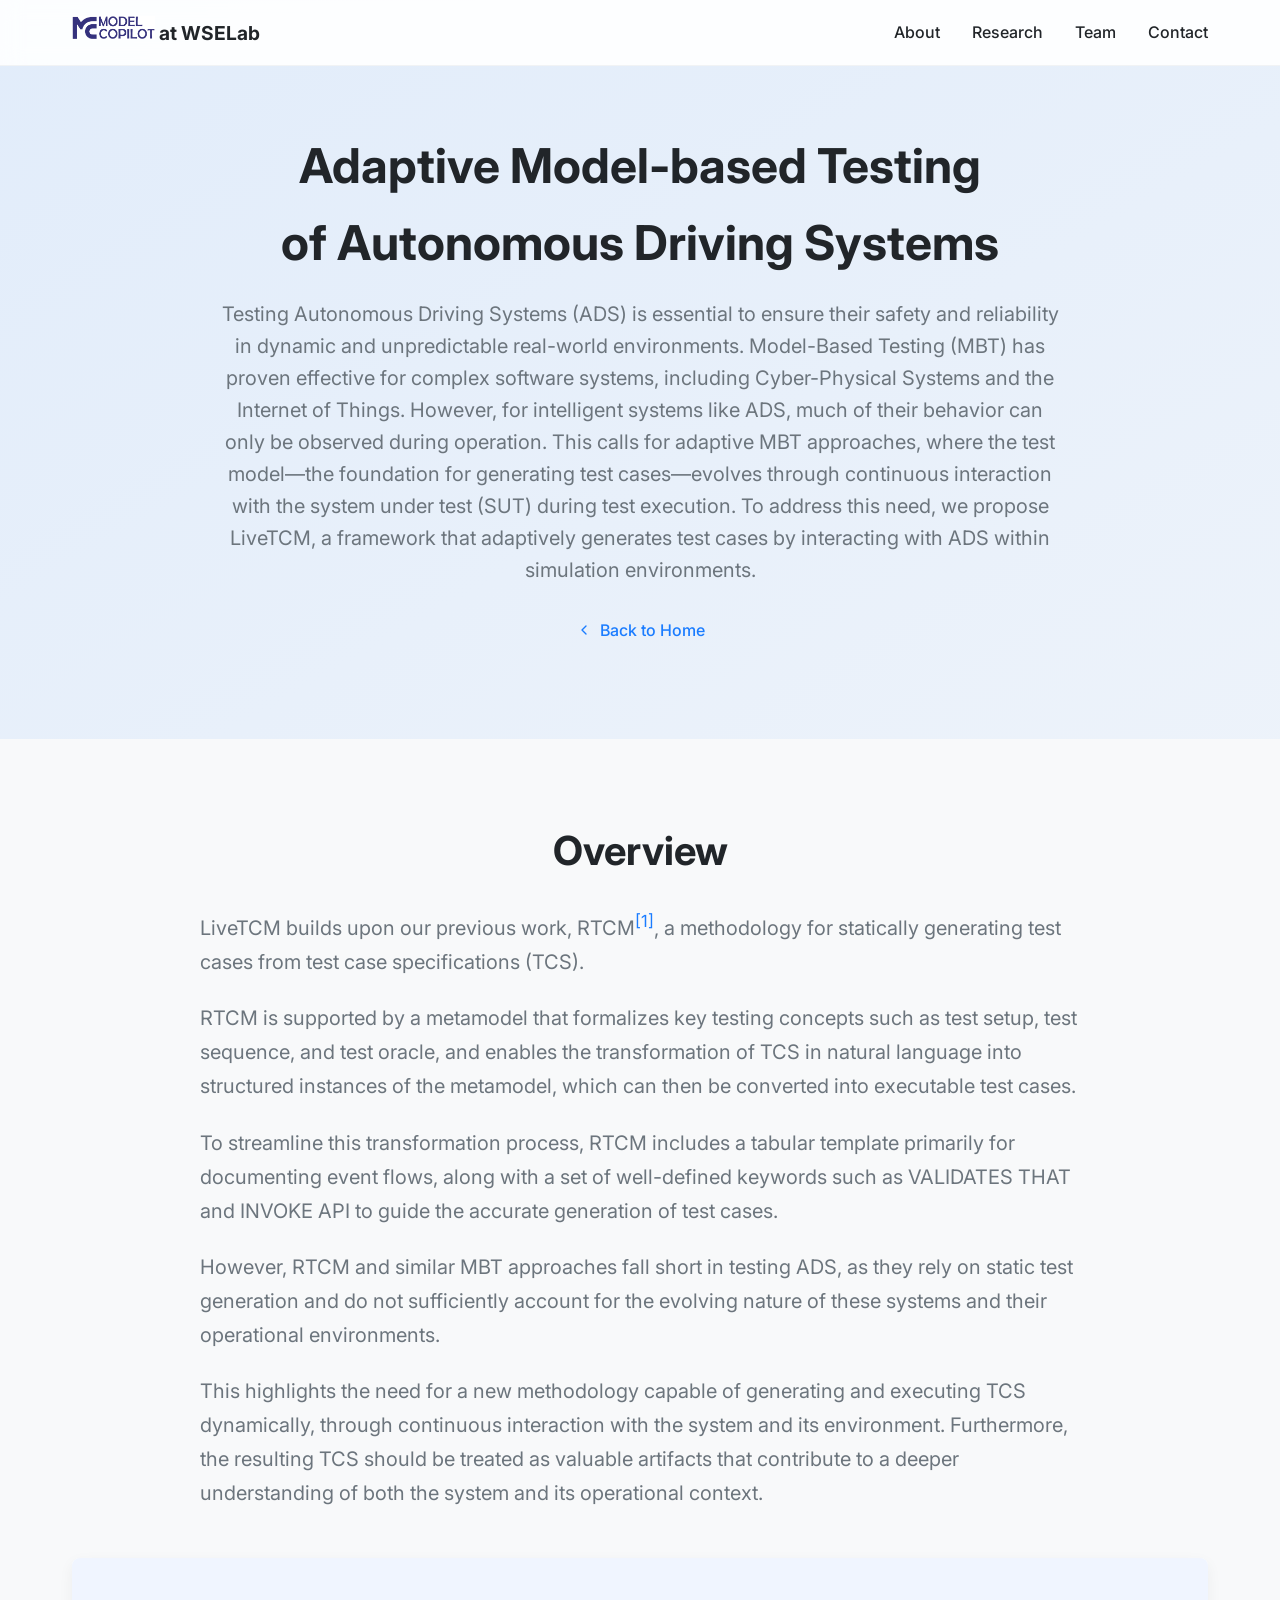
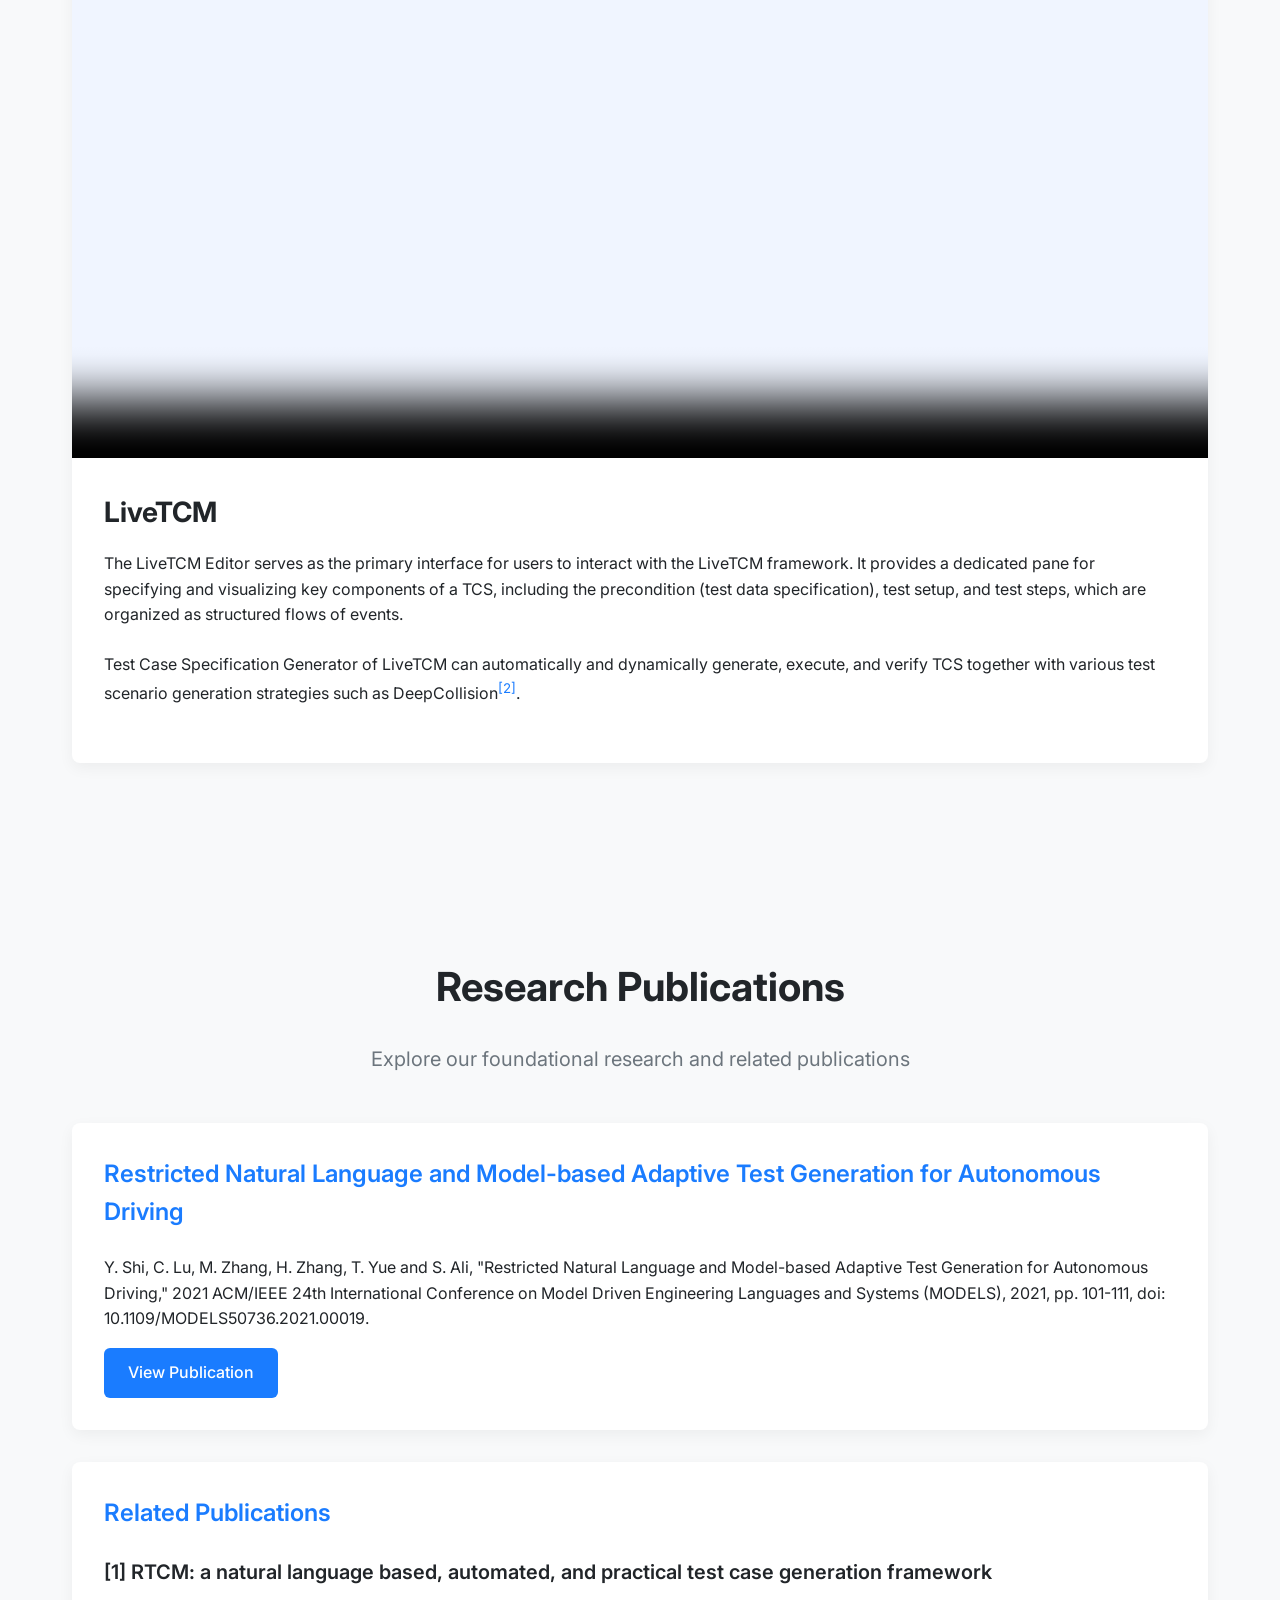
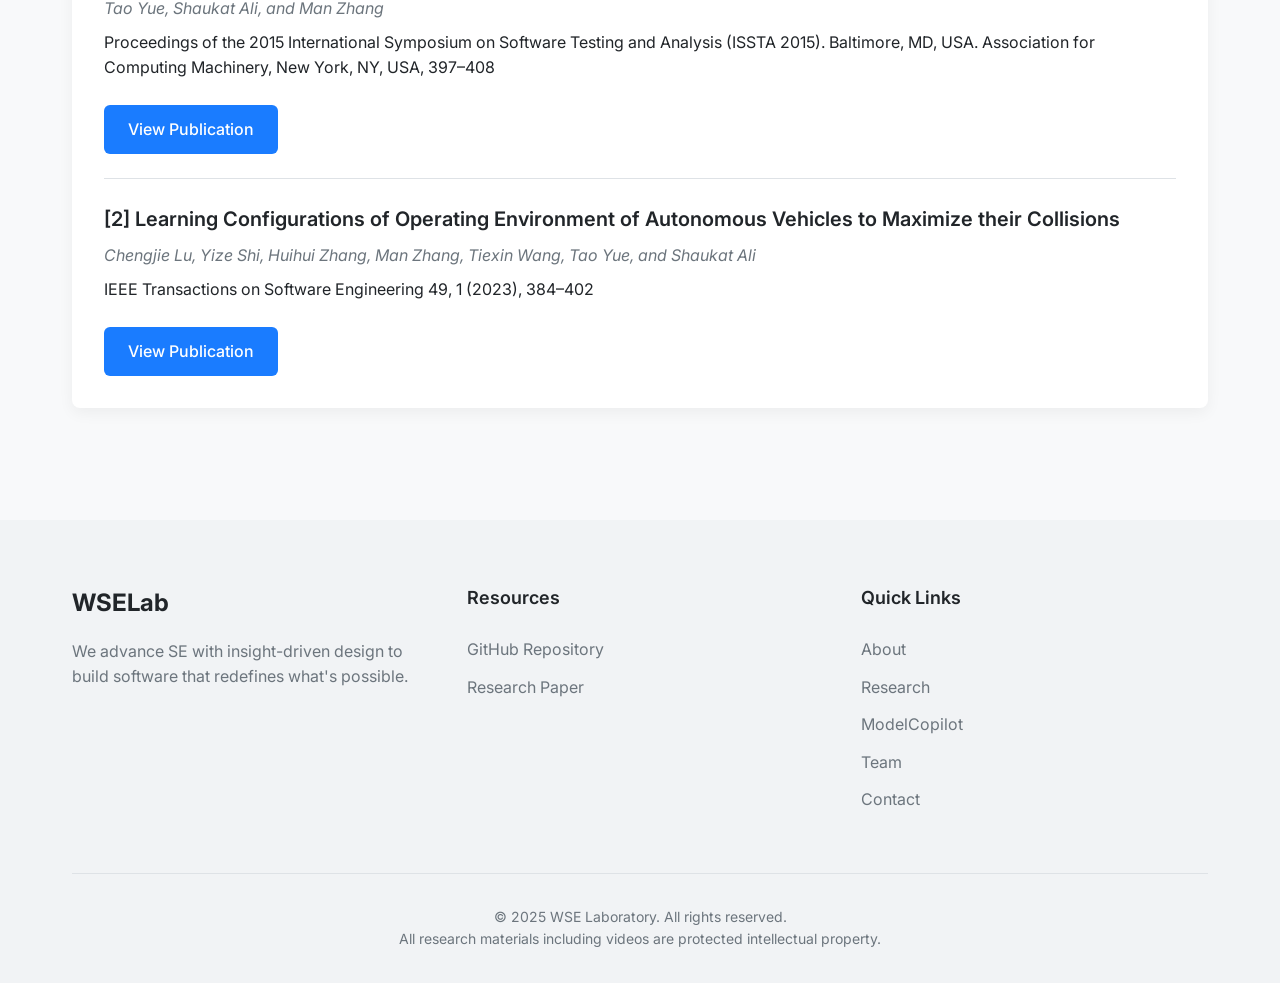
==== ADS.html @ 3c4c41c2 "commit" ====
<!DOCTYPE html>
<html lang="en">
<head>
  <meta charset="UTF-8" />
  <meta name="viewport" content="width=device-width, initial-scale=1.0" />
  <title>LiveTCM - WSE Laboratory</title>
  <meta name="description" content="LiveTCM at WSE Laboratory" />
  <meta name="author" content="Man Zhang and Lovable" />

  <!-- Font import -->
  <link rel="stylesheet" href="https://fonts.googleapis.com/css2?family=Inter:wght@300;400;500;600;700&display=swap">

  <!-- Custom CSS -->
  <style>
    :root {
      --accent-color: #1a7cff;
      --accent-light: #3d8cfa;
      --neutral-50: #f8f9fa;
      --neutral-100: #f1f3f5;
      --neutral-300: #dee2e6;
      --neutral-800: #343a40;
      --text-color: #212529;
      --text-muted: #6c757d;
    }

    * {
      box-sizing: border-box;
      margin: 0;
      padding: 0;
    }

    html {
      scroll-behavior: smooth;
    }

    body {
      font-family: 'Inter', sans-serif;
      line-height: 1.6;
      color: var(--text-color);
      background-color: var(--neutral-50);
    }

    a {
      color: var(--accent-color);
      text-decoration: none;
    }

    a:hover {
      text-decoration: underline;
    }

    .container {
      width: 100%;
      max-width: 1200px;
      padding: 0 2rem;
      margin: 0 auto;
    }

    .btn {
      display: inline-block;
      padding: 0.75rem 1.5rem;
      font-weight: 500;
      border-radius: 0.375rem;
      cursor: pointer;
      transition: all 0.3s ease;
    }

    .btn-primary {
      background-color: var(--accent-color);
      color: white;
      border: none;
    }

    .btn-primary:hover {
      background-color: var(--accent-light);
      text-decoration: none;
    }

    .btn-secondary {
      background-color: transparent;
      color: var(--text-color);
      border: 1px solid var(--neutral-300);
    }

    .btn-secondary:hover {
      background-color: var(--neutral-100);
      text-decoration: none;
    }

    /* Navbar */
    .navbar {
      position: fixed;
      top: 0;
      left: 0;
      right: 0;
      z-index: 1000;
      padding: 1rem 0;
      background-color: rgba(255, 255, 255, 0.9);
      backdrop-filter: blur(10px);
      -webkit-backdrop-filter: blur(10px);
      border-bottom: 1px solid var(--neutral-100);
      transition: all 0.3s ease;
    }

    .navbar.scrolled {
      padding: 0.5rem 0;
      box-shadow: 0 2px 10px rgba(0, 0, 0, 0.05);
    }

    .navbar-container {
      display: flex;
      justify-content: space-between;
      align-items: center;
    }

    .navbar-logo-container{
      justify-content: flex-start;
    }

    .navbar-logo {
      font-weight: 700;
      font-size: 1.2rem;
      color: var(--text-color);
    }

    .navbar-links {
      display: flex;
      gap: 2rem;
    }

    .navbar-link {
      color: var(--text-color);
      font-weight: 500;
    }

    .mobile-menu-btn {
      display: none;
      background: none;
      border: none;
      font-size: 1.5rem;
      cursor: pointer;
    }

    /* Page header */
    .page-header {
      padding: 8rem 0 4rem;
      background: linear-gradient(to bottom right, rgba(26, 124, 255, 0.1), rgba(26, 124, 255, 0.05));
      text-align: center;
    }

    .page-title {
      font-size: 3rem;
      font-weight: 700;
      margin-bottom: 1rem;
    }

    .page-description {
      font-size: 1.25rem;
      color: var(--text-muted);
      max-width: 850px;
      margin: 0 auto 2rem;
      text-align: center;
    }

    /* Research content */
    .section {
      padding: 5rem 0;
    }

    .section-title {
      font-size: 2.5rem;
      font-weight: 700;
      margin-bottom: 1.5rem;
      text-align: center;
    }

    .section-subtitle {
      font-size: 1.25rem;
      color: var(--text-muted);
      text-align: center;
      max-width: 42rem;
      margin: 0 auto 3rem;
    }

    .section-subtitle-overview {
      font-size: 1.25rem;
      color: var(--text-muted);
      max-width: 55rem;
      margin: 0 auto 3rem;
    }

    .overview-container {
      max-width: 1000px;
      margin: 0 auto 3rem;
      text-align: left;
    }

    .overview-container p {
      width: 100%;
      line-height: 1.7;
      margin-bottom: 1.4rem;
      hyphens: auto;
    }

    .research-card {
      background-color: white;
      border-radius: 0.5rem;
      overflow: hidden;
      box-shadow: 0 5px 15px rgba(0, 0, 0, 0.05);
      margin-bottom: 2rem;
      position: relative;
    }

    .research-card-image {
      width: 100%;
      height: 500px;
      object-fit: cover;
      background-color: #f0f5ff;
      display: flex;
      align-items: center;
      justify-content: center;
      color: var(--accent-color);
      font-size: 3rem;
      position: relative;
    }

    .video-protection-message {
      position: absolute;
      bottom: 20px;
      right: 20px;
      background-color: rgba(0, 0, 0, 0.7);
      color: white;
      padding: 8px 16px;
      border-radius: 4px;
      font-size: 14px;
      z-index: 11;
      display: none;
    }

    .research-card-content {
      padding: 2rem;
    }

    .research-card-title {
      font-size: 1.75rem;
      font-weight: 700;
      margin-bottom: 1rem;
    }

    .research-card-text {
      margin-bottom: 1.5rem;
    }

    .feature-grid {
      display: grid;
      grid-template-columns: repeat(auto-fit, minmax(300px, 1fr));
      gap: 2rem;
      margin: 3rem 0;
    }

    .feature-card {
      background-color: white;
      border-radius: 0.5rem;
      padding: 1.5rem;
      box-shadow: 0 5px 15px rgba(0, 0, 0, 0.05);
    }

    .feature-title {
      font-size: 1.5rem;
      font-weight: 600;
      margin-bottom: 1rem;
      color: var(--accent-color);
    }

    .feature-image {
      width: 100%;
      border-radius: 0.5rem;
      margin-bottom: 1rem;
      max-height: 300px;
      object-fit: cover;
    }

    .feature-description {
      margin-bottom: 1rem;
    }

    .setup-steps {
      background-color: white;
      border-radius: 0.5rem;
      padding: 2rem;
      box-shadow: 0 5px 15px rgba(0, 0, 0, 0.05);
      margin: 2rem 0;
    }

    .step-title {
      font-size: 1.5rem;
      font-weight: 600;
      margin-bottom: 1.5rem;
      color: var(--accent-color);
    }

    .step-content {
      margin-bottom: 1.5rem;
    }

    .sup-reference {
      position: relative;
      cursor: pointer;
      color: var(--accent-color);
    }

    .reference-item {
      margin-bottom: 1.5rem;
      padding-bottom: 1.5rem;
      border-bottom: 1px solid var(--neutral-300);
      scroll-margin-top: 100px;
    }

    .reference-item:last-child {
      border-bottom: none;
      margin-bottom: 0;
      padding-bottom: 0;
    }

    .reference-title {
      font-size: 1.25rem;
      font-weight: 600;
      margin-bottom: 0.5rem;
    }

    .reference-authors {
      font-style: italic;
      color: var(--text-muted);
      margin-bottom: 0.5rem;
    }

    .reference-details {
      margin-bottom: 0.5rem;
    }

    .reference-doi {
      color: var(--accent-color);
    }

    .code-block {
      background-color: #2d2d2d;
      color: #f8f8f2;
      padding: 1rem;
      border-radius: 0.5rem;
      font-family: monospace;
      overflow-x: auto;
      margin: 1rem 0;
    }

    /* Back link */
    .back-link {
      display: inline-flex;
      align-items: center;
      margin-bottom: 2rem;
      font-weight: 500;
    }

    .back-link svg {
      margin-right: 0.5rem;
    }

    /* Footer */
    .footer {
      background-color: var(--neutral-100);
      padding: 4rem 0 2rem;
    }

    .footer-content {
      display: grid;
      grid-template-columns: repeat(auto-fit, minmax(250px, 1fr));
      gap: 3rem;
      margin-bottom: 3rem;
    }

    .footer-brand {
      display: flex;
      flex-direction: column;
    }

    .footer-logo {
      font-size: 1.5rem;
      font-weight: 700;
      margin-bottom: 1rem;
    }

    .footer-description {
      margin-bottom: 1.5rem;
      color: var(--text-muted);
    }

    .footer-heading {
      font-size: 1.125rem;
      font-weight: 600;
      margin-bottom: 1.5rem;
    }

    .footer-links {
      list-style-type: none;
    }

    .footer-item {
      margin-bottom: 0.75rem;
    }

    .footer-link {
      color: var(--text-muted);
      transition: color 0.3s ease;
    }

    .footer-link:hover {
      color: var(--accent-color);
    }

    .footer-bottom {
      padding-top: 2rem;
      border-top: 1px solid var(--neutral-300);
      text-align: center;
      color: var(--text-muted);
      font-size: 0.875rem;
    }

    .modelcopilot-icon {
      width: 5.16rem;
      height: 1.5rem;
    }

    .download-warning h3 {
      color: #d9534f;
      margin-bottom: 1rem;
    }

    .download-warning p {
      margin-bottom: 1.5rem;
      line-height: 1.6;
    }

    .overlay {
      position: fixed;
      top: 0;
      left: 0;
      right: 0;
      bottom: 0;
      background-color: rgba(0, 0, 0, 0.6);
      z-index: 1500;
      display: none;
    }

    /* Responsive */
    @media (max-width: 768px) {
      .page-title {
        font-size: 2.5rem;
      }

      .section-title {
        font-size: 2rem;
      }

      .navbar-links {
        display: none;
      }

      .mobile-menu-btn {
        display: block;
      }

      .navbar-links.active {
        display: flex;
        flex-direction: column;
        position: absolute;
        top: 100%;
        left: 0;
        right: 0;
        background-color: white;
        padding: 1rem;
        box-shadow: 0 10px 15px rgba(0, 0, 0, 0.1);
        border-top: 1px solid var(--neutral-100);
      }

      .research-card-image {
        height: auto;
        min-height: 300px;
      }

    }
  </style>
</head>
<body>
<!-- Navbar -->
<header class="navbar">
  <div class="container navbar-container">

    <div class="navbar-logo-container">
      <img src="imgs/modelcopilot-icon.png" class="modelcopilot-icon" alt="ModelCopilot Icon">
      <a href="index.html" class="navbar-logo"> at WSELab</a>
    </div>

    <nav class="navbar-links">
      <a href="index.html#about" class="navbar-link">About</a>
      <a href="index.html#research" class="navbar-link">Research</a>
      <a href="index.html#team" class="navbar-link">Team</a>
      <a href="index.html#contact" class="navbar-link">Contact</a>
    </nav>
    <button class="mobile-menu-btn">
      ☰
    </button>
  </div>
</header>


<!-- Page Header -->
<section class="page-header">
  <div class="container">
    <h1 class="page-title">Adaptive Model-based Testing <br> of Autonomous Driving Systems</h1>
    <p class="page-description">
      Testing Autonomous Driving Systems (ADS) is essential to ensure their safety and reliability in dynamic and unpredictable real-world environments.
      Model-Based Testing (MBT) has proven effective for complex software systems, including Cyber-Physical Systems and the Internet of Things.
      However, for intelligent systems like ADS, much of their behavior can only be observed during operation.
      This calls for adaptive MBT approaches, where the test model—the foundation for generating test cases—evolves through continuous interaction with the system under test (SUT) during test execution.
      To address this need, we propose LiveTCM, a framework that adaptively generates test cases by interacting with ADS within simulation environments.
    </p>
    <a href="index.html" class="back-link">
      <svg xmlns="http://www.w3.org/2000/svg" width="16" height="16" viewBox="0 0 24 24" fill="none" stroke="currentColor" stroke-width="2" stroke-linecap="round" stroke-linejoin="round">
        <path d="M15 18l-6-6 6-6"></path>
      </svg>
      Back to Home
    </a>
  </div>
</section>

<!-- Overview Section -->
<section class="section">
  <div class="container">
    <h2 class="section-title"> Overview</h2>
    <div class="overview-container">
      <p class="section-subtitle-overview">
        LiveTCM builds upon our previous work,
        RTCM<a href="#ref1" class="sup-reference"><sup>[1]</sup></a>,
        a methodology for statically generating test cases from test case specifications (TCS).
      </p>

      <p class="section-subtitle-overview">
        RTCM is supported by a metamodel that formalizes key testing concepts such as test setup,
        test sequence, and test oracle, and enables the transformation of TCS in natural language
        into structured instances of the metamodel, which can then be converted into executable test cases.
      </p>

      <p class="section-subtitle-overview">
        To streamline this transformation process, RTCM includes a tabular template primarily for
        documenting event flows, along with a set of well-defined keywords such as VALIDATES THAT
        and INVOKE API to guide the accurate generation of test cases.
      </p>

      <p class="section-subtitle-overview">
        However, RTCM and similar MBT approaches fall short in testing ADS, as they rely on static
        test generation and do not sufficiently account for the evolving nature of these systems and
        their operational environments.
      </p>

      <p class="section-subtitle-overview">
        This highlights the need for a new methodology capable of generating and executing TCS dynamically,
        through continuous interaction with the system and its environment. Furthermore, the resulting TCS
        should be treated as valuable artifacts that contribute to a deeper understanding of both the system
        and its operational context.
      </p>
    </div>

    <div class="research-card">
      <div class="research-card-image">

        <video id="protectedVideo" width="100%" height="100%" controls poster="https://via.placeholder.com/823x500?text=LiveTCM+Demo">
          <source src="imgs/liveTCM-demo.mp4" type="video/mp4">
          Your browser does not support the video tag.
        </video>
      </div>
      <div class="research-card-content">
        <h3 class="research-card-title">LiveTCM</h3>
        <p class="research-card-text">
          The LiveTCM Editor serves as the primary interface for users to interact with the LiveTCM framework.
          It provides a dedicated pane for specifying and visualizing key components of a TCS, including the precondition (test data specification), test setup, and test steps, which are organized as structured flows of events.
        </p>
        <p class="research-card-text">
          Test Case Specification Generator of LiveTCM can automatically and dynamically generate, execute, and verify TCS together with various test scenario generation strategies such as DeepCollision<a href="#ref2" class="sup-reference"><sup>[2]</sup></a>.
        </p>
      </div>
    </div>
  </div>
</section>

<!-- Publication Section -->
<section class="section">
  <div class="container">
    <h2 class="section-title">Research Publications</h2>
    <p class="section-subtitle">
      Explore our foundational research and related publications
    </p>

    <div class="setup-steps">
      <h3 class="step-title">Restricted Natural Language and Model-based Adaptive Test Generation for Autonomous Driving</h3>
      <p>
        Y. Shi, C. Lu, M. Zhang, H. Zhang, T. Yue and S. Ali, "Restricted Natural Language and Model-based Adaptive Test Generation for Autonomous Driving,"
        2021 ACM/IEEE 24th International Conference on Model Driven Engineering Languages and Systems (MODELS), 2021, pp. 101-111,
        doi: 10.1109/MODELS50736.2021.00019.
      </p>
      <a href="https://doi.org/10.1109/MODELS50736.2021.00019" class="btn btn-primary" style="margin-top: 1rem;">
        View Publication
      </a>
    </div>

    <div class="setup-steps" style="margin-top: 2rem;">
      <h3 class="step-title">Related Publications</h3>

      <div class="reference-item" id="ref1">
        <div class="reference-title">[1] RTCM: a natural language based, automated, and practical test case generation framework</div>
        <div class="reference-authors">Tao Yue, Shaukat Ali, and Man Zhang</div>
        <div class="reference-details">
          Proceedings of the 2015 International Symposium on Software Testing and Analysis (ISSTA 2015). Baltimore, MD, USA. Association for Computing Machinery, New York, NY, USA, 397–408
        </div>
        <a href="https://doi.org/10.1145/2771783.2771799" class="btn btn-primary" style="margin-top: 1rem;">
          View Publication
        </a>
      </div>

      <div class="reference-item" id="ref2">
        <div class="reference-title">[2] Learning Configurations of Operating Environment of Autonomous Vehicles to Maximize their Collisions</div>
        <div class="reference-authors">Chengjie Lu, Yize Shi, Huihui Zhang, Man Zhang, Tiexin Wang, Tao Yue, and Shaukat Ali</div>
        <div class="reference-details">
          IEEE Transactions on Software Engineering 49, 1 (2023), 384–402
        </div>
        <a href="https://doi.org/10.1109/TSE.2022.3150788" class="btn btn-primary" style="margin-top: 1rem;">
          View Publication
        </a>
      </div>
    </div>
  </div>
</section>

<!-- Footer -->
<footer class="footer">
  <div class="container">
    <div class="footer-content">
      <div class="footer-brand">
        <div class="footer-logo">WSELab</div>
        <p class="footer-description">
          We advance SE with insight-driven design to build software that redefines what's possible.
        </p>
      </div>

      <div>
        <h3 class="footer-heading">Resources</h3>
        <ul class="footer-links">
          <li class="footer-item"><a href="https://github.com/WSE-Lab/LiveTCM" class="footer-link">GitHub Repository</a></li>
          <li class="footer-item"><a href="https://doi.org/10.1109/MODELS50736.2021.00019" class="footer-link">Research Paper</a></li>
        </ul>
      </div>

      <div>
        <h3 class="footer-heading">Quick Links</h3>
        <ul class="footer-links">
          <li class="footer-item"><a href="index.html#about" class="footer-link">About</a></li>
          <li class="footer-item"><a href="index.html#research" class="footer-link">Research</a></li>
          <li class="footer-item"><a href="model-copilot.html" class="footer-link">ModelCopilot</a></li>
          <li class="footer-item"><a href="index.html#team" class="footer-link">Team</a></li>
          <li class="footer-item"><a href="index.html#contact" class="footer-link">Contact</a></li>
        </ul>
      </div>
    </div>

    <div class="footer-bottom">
      <p>&copy; 2025 WSE Laboratory. All rights reserved.</p>
      <p>All research materials including videos are protected intellectual property.</p>
    </div>
  </div>
</footer>

<!-- JavaScript -->
<script>
  // 视频保护功能
  document.addEventListener('DOMContentLoaded', function() {
    const video = document.getElementById('protectedVideo');
    const protector = document.querySelector('.video-protector');
    const warningMessage = document.querySelector('.video-protection-message');
    const downloadWarning = document.getElementById('downloadWarning');
    const overlay = document.getElementById('overlay');
    const closeWarning = document.getElementById('closeWarning');

    // 禁用右键菜单
    document.addEventListener('contextmenu', function(e) {
      if (e.target === video || e.target === protector) {
        e.preventDefault();
        showDownloadWarning();
      }
    });

    // 禁用快捷键
    document.addEventListener('keydown', function(e) {
      // Ctrl+S or Command+S
      if ((e.ctrlKey || e.metaKey) && e.key === 's') {
        e.preventDefault();
        showDownloadWarning();
      }

      // 打印屏幕
      if (e.key === 'PrintScreen') {
        e.preventDefault();
        showDownloadWarning();
      }
    });

    // 阻止视频元素获取焦点
    video.addEventListener('focus', function() {
      this.blur();
    });

    const navbar = document.querySelector('.navbar');
    window.addEventListener('scroll', () => {
      if (window.scrollY > 50) {
        navbar.classList.add('scrolled');
      } else {
        navbar.classList.remove('scrolled');
      }
    });

    const mobileMenuBtn = document.querySelector('.mobile-menu-btn');
    const navbarLinks = document.querySelector('.navbar-links');

    mobileMenuBtn.addEventListener('click', () => {
      navbarLinks.classList.toggle('active');
    });

    const navLinks = document.querySelectorAll('.navbar-link');
    navLinks.forEach(link => {
      link.addEventListener('click', () => {
        navbarLinks.classList.remove('active');
      });
    });

    function scrollToReference(refId) {
      const element = document.getElementById(refId);
      if (element) {
        const offset = 100;
        const elementPosition = element.getBoundingClientRect().top + window.pageYOffset;
        window.scrollTo({
          top: elementPosition - offset,
          behavior: 'smooth'
        });
      }
    }

    document.querySelectorAll('.sup-reference').forEach(link => {
      link.addEventListener('click', function(e) {
        e.preventDefault();
        const refId = this.getAttribute('href').substring(1);
        scrollToReference(refId);
        history.pushState(null, null, '#' + refId);
      });
    });

    if(window.location.hash) {
      history.replaceState(null, null, ' ');
      setTimeout(function() {
        const targetElement = document.getElementById(window.location.hash.substring(1));
        if(targetElement) {
          targetElement.scrollIntoView({ behavior: 'smooth' });
          history.replaceState(null, null, window.location.href.split('#')[0] + window.location.hash);
        }
      }, 300);
    }
  });
</script>
</body>
</html>
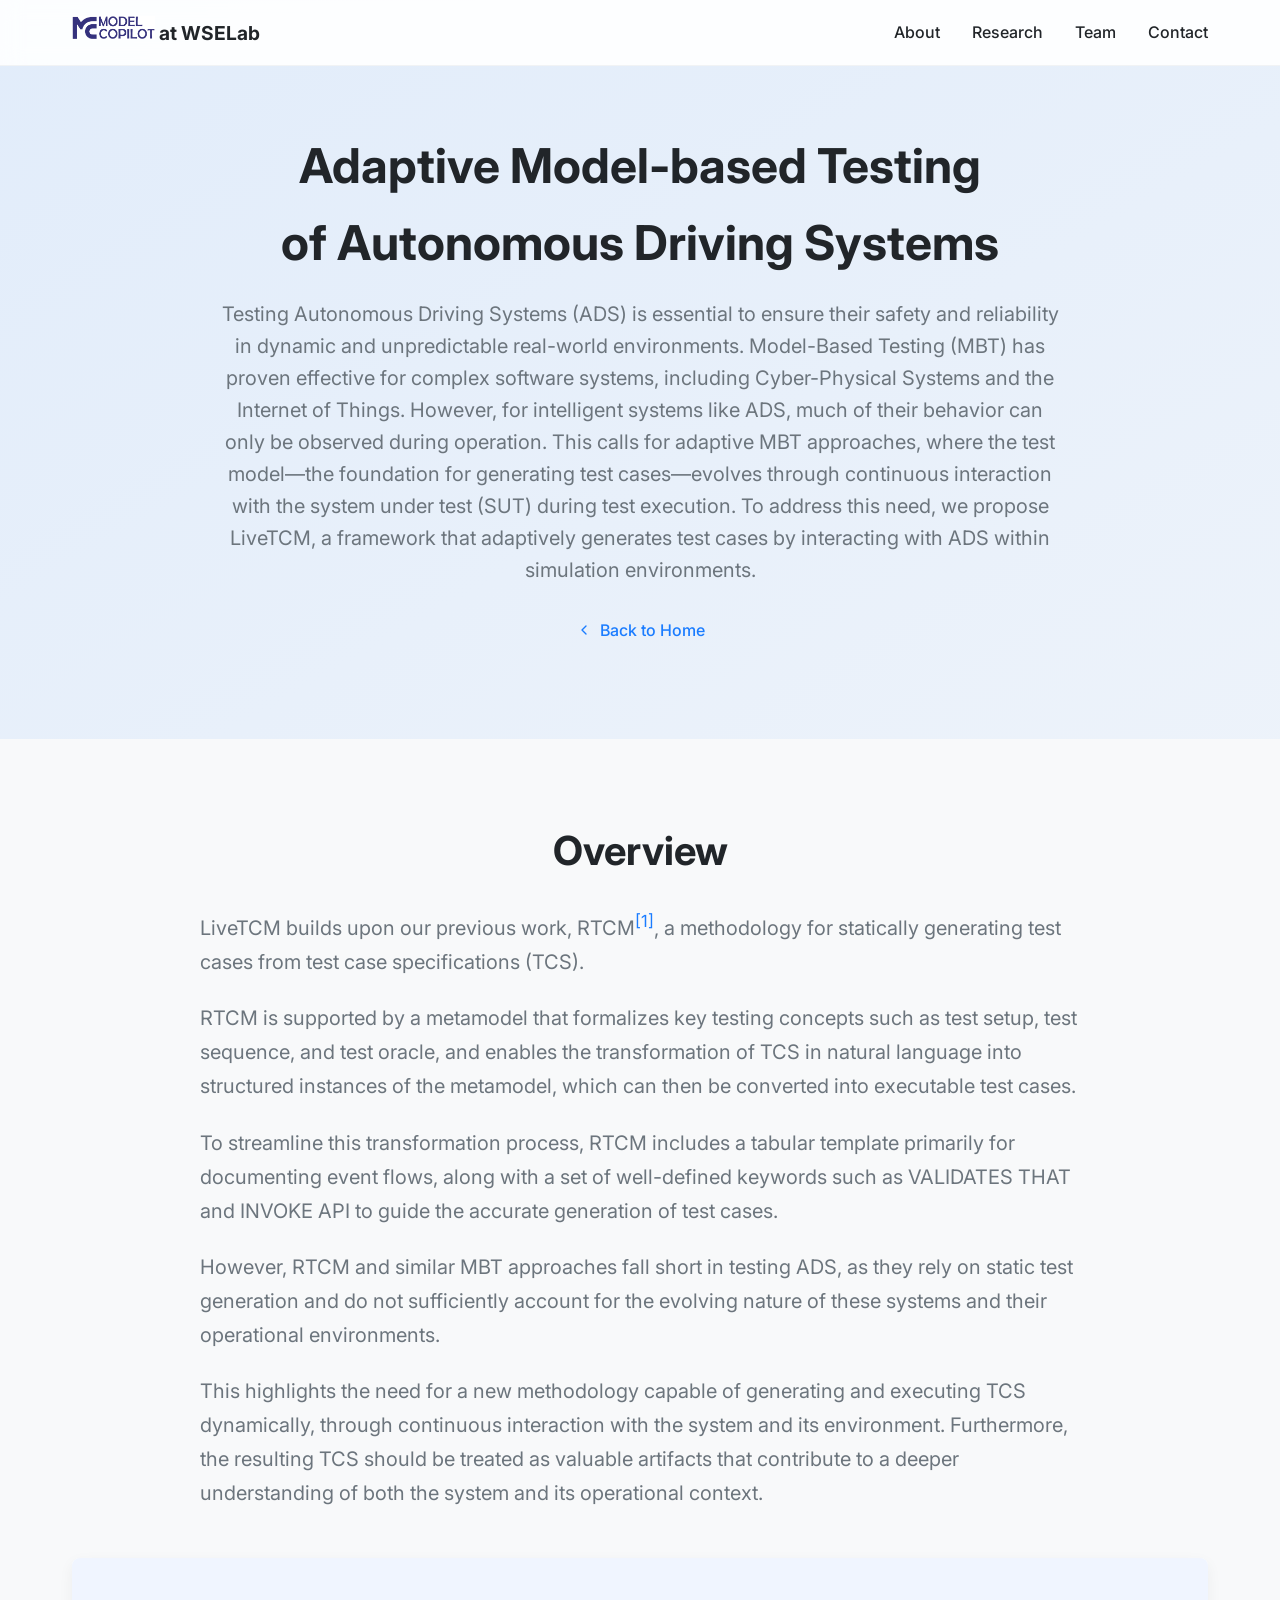
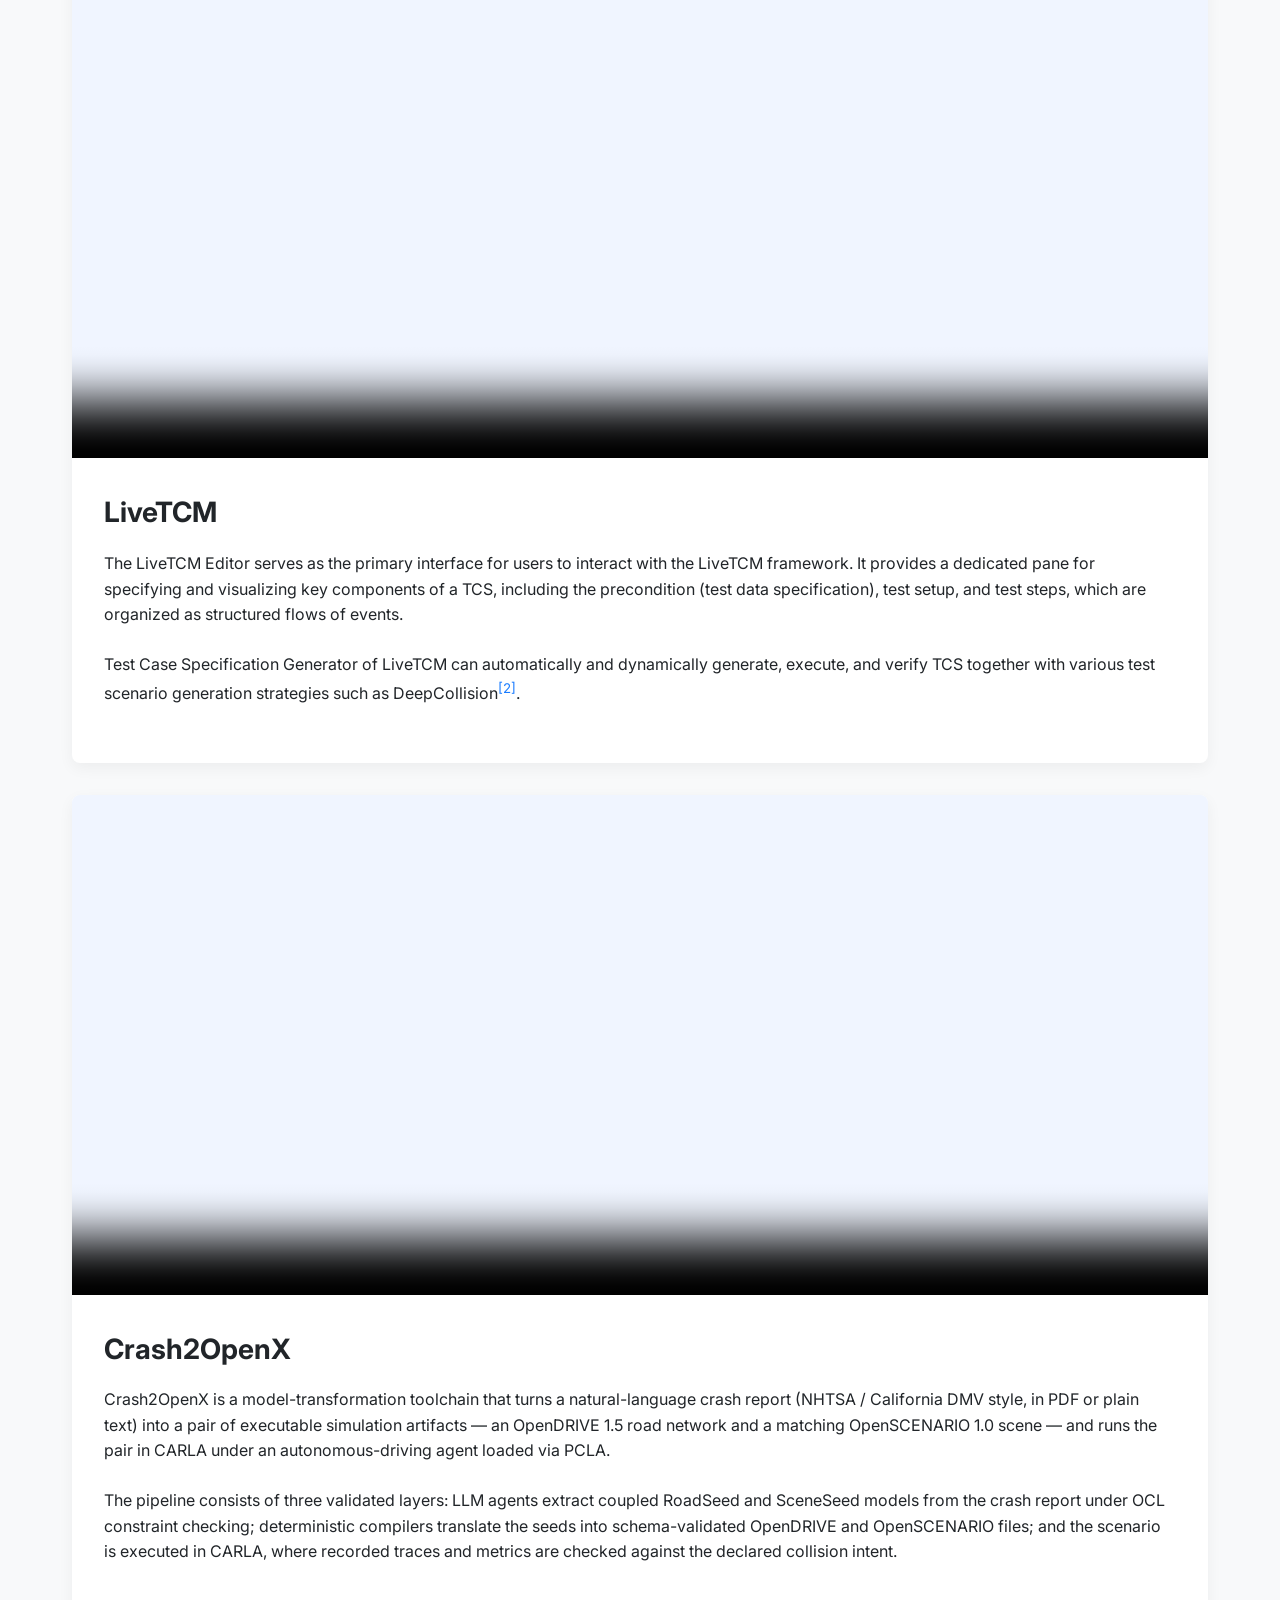
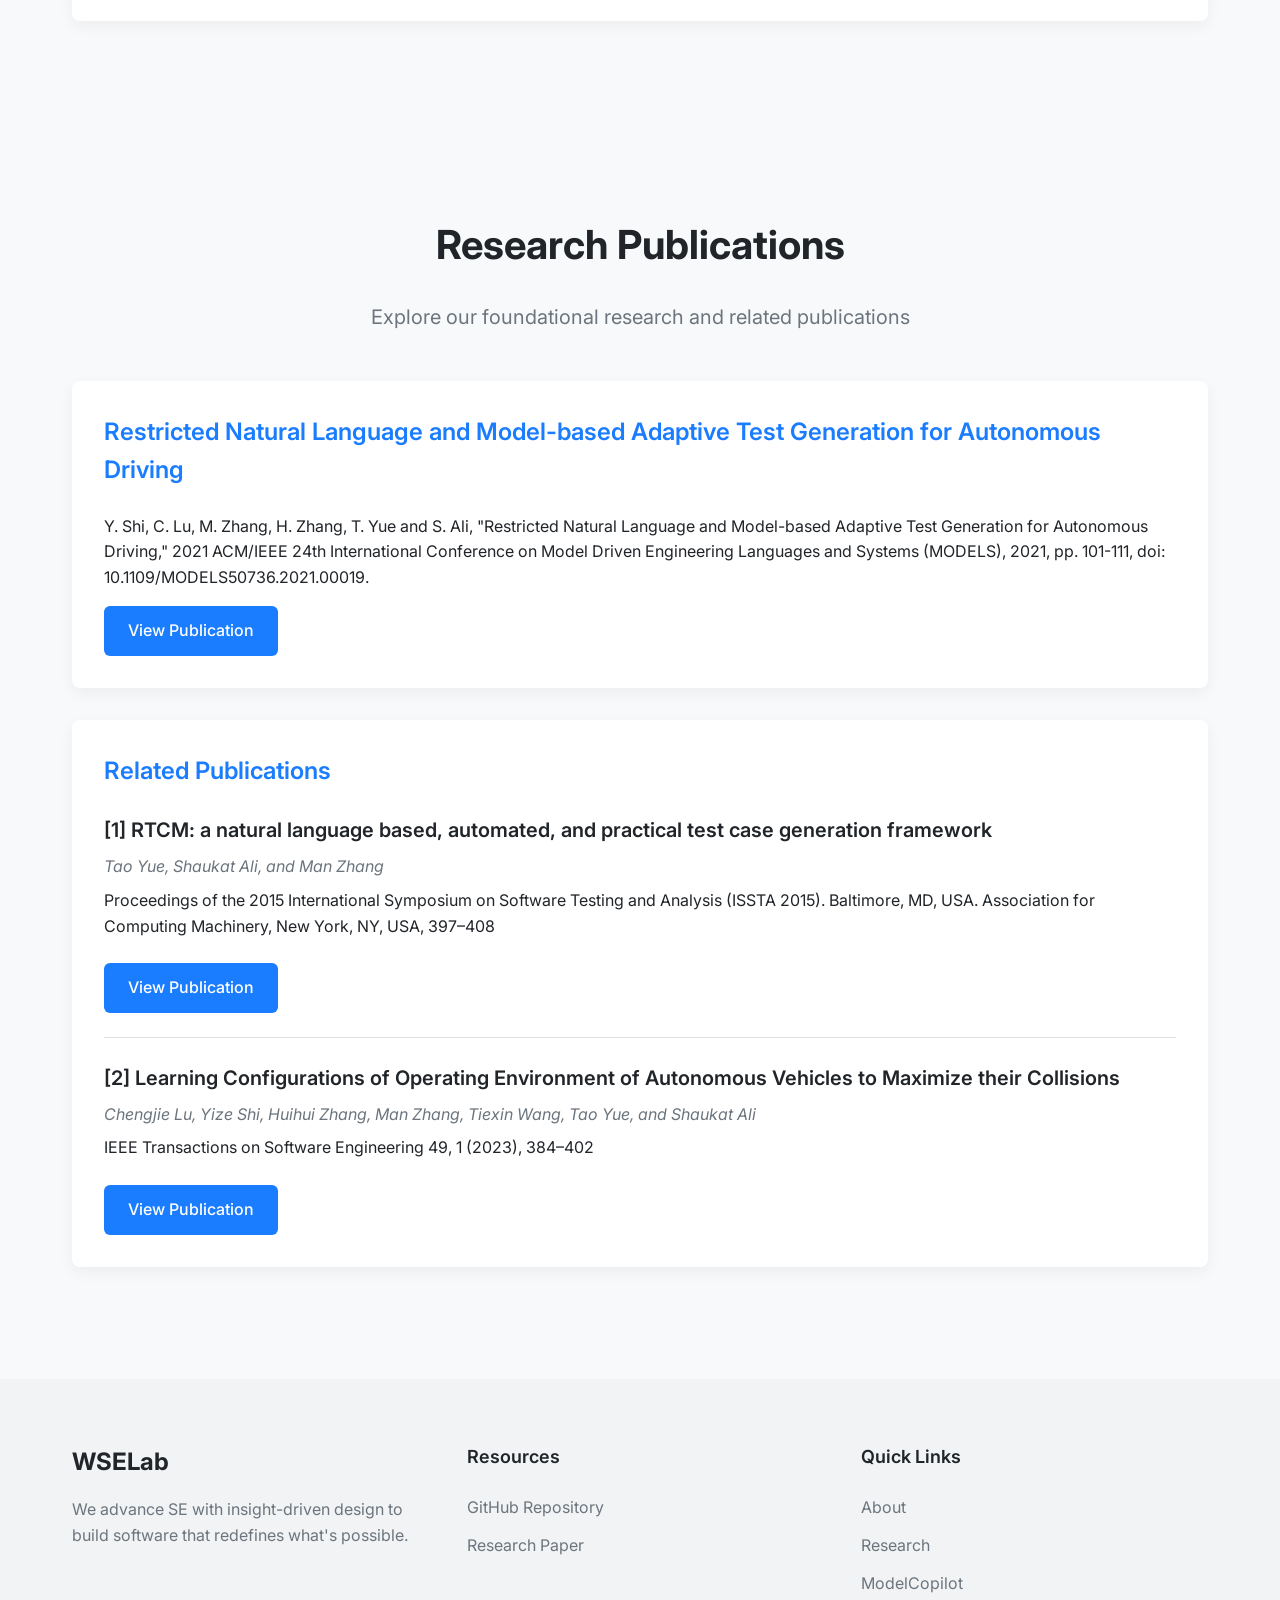
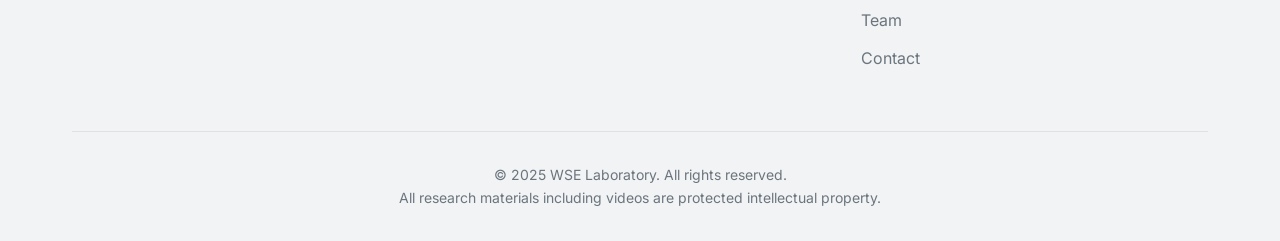
==== commit b674bdd7: "Move Crash2OpenX demo into ADS page" ====
--- a/ADS.html
+++ b/ADS.html
@@ -588,6 +588,28 @@
         </p>
       </div>
     </div>
+
+    <div class="research-card">
+      <div class="research-card-image">
+
+        <video id="protectedVideo2" width="100%" height="100%" controls poster="https://via.placeholder.com/823x500?text=Crash2OpenX+Demo">
+          <source src="imgs/Crash2OpenX-demo.mp4" type="video/mp4">
+          Your browser does not support the video tag.
+        </video>
+      </div>
+      <div class="research-card-content">
+        <h3 class="research-card-title">Crash2OpenX</h3>
+        <p class="research-card-text">
+          Crash2OpenX is a model-transformation toolchain that turns a natural-language crash report (NHTSA / California DMV style, in PDF or plain text) into a pair of executable simulation artifacts
+          — an OpenDRIVE 1.5 road network and a matching OpenSCENARIO 1.0 scene — and runs the pair in CARLA under an autonomous-driving agent loaded via PCLA.
+        </p>
+        <p class="research-card-text">
+          The pipeline consists of three validated layers: LLM agents extract coupled RoadSeed and SceneSeed models from the crash report under OCL constraint checking;
+          deterministic compilers translate the seeds into schema-validated OpenDRIVE and OpenSCENARIO files;
+          and the scenario is executed in CARLA, where recorded traces and metrics are checked against the declared collision intent.
+        </p>
+      </div>
+    </div>
   </div>
 </section>
 
@@ -682,6 +704,7 @@
   // 视频保护功能
   document.addEventListener('DOMContentLoaded', function() {
     const video = document.getElementById('protectedVideo');
+    const video2 = document.getElementById('protectedVideo2');
     const protector = document.querySelector('.video-protector');
     const warningMessage = document.querySelector('.video-protection-message');
     const downloadWarning = document.getElementById('downloadWarning');
@@ -690,7 +713,7 @@
 
     // 禁用右键菜单
     document.addEventListener('contextmenu', function(e) {
-      if (e.target === video || e.target === protector) {
+      if (e.target === video || e.target === video2 || e.target === protector) {
         e.preventDefault();
         showDownloadWarning();
       }
@@ -713,6 +736,9 @@
 
     // 阻止视频元素获取焦点
     video.addEventListener('focus', function() {
+      this.blur();
+    });
+    video2.addEventListener('focus', function() {
       this.blur();
     });
 
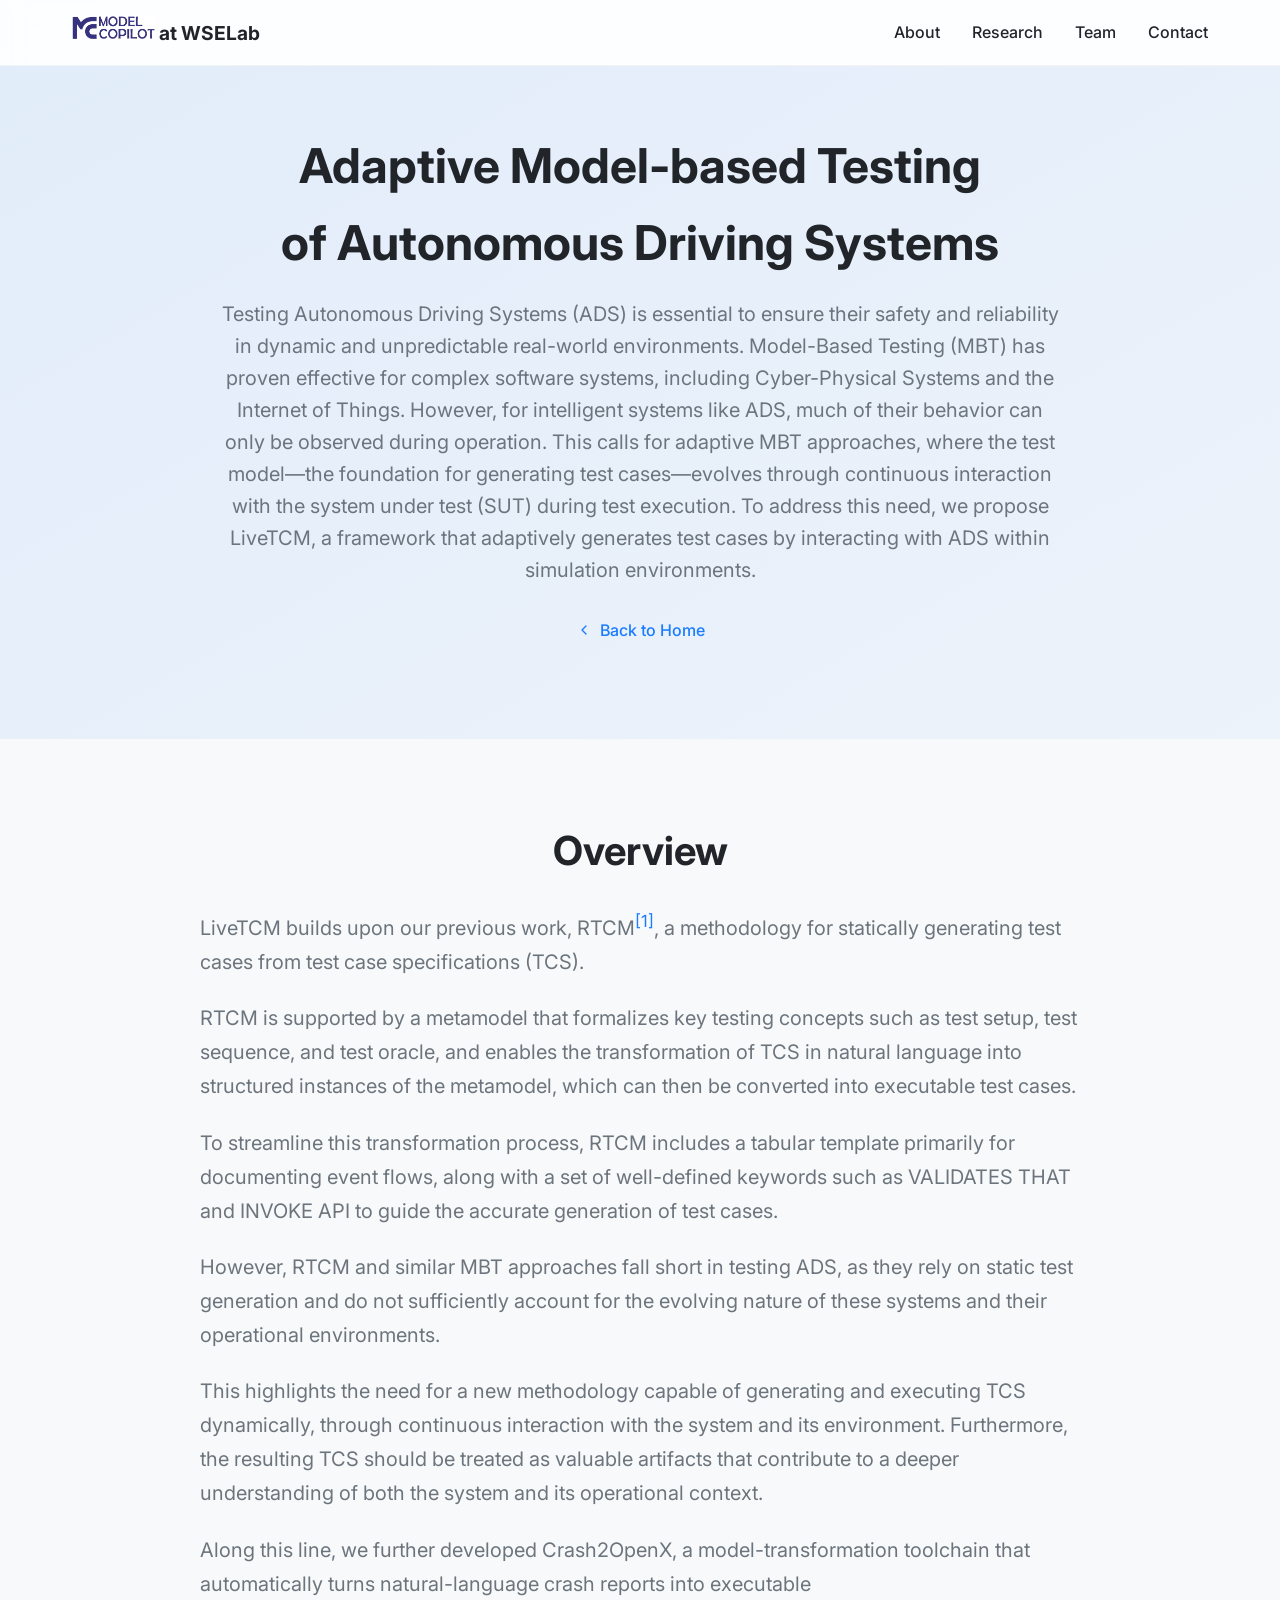
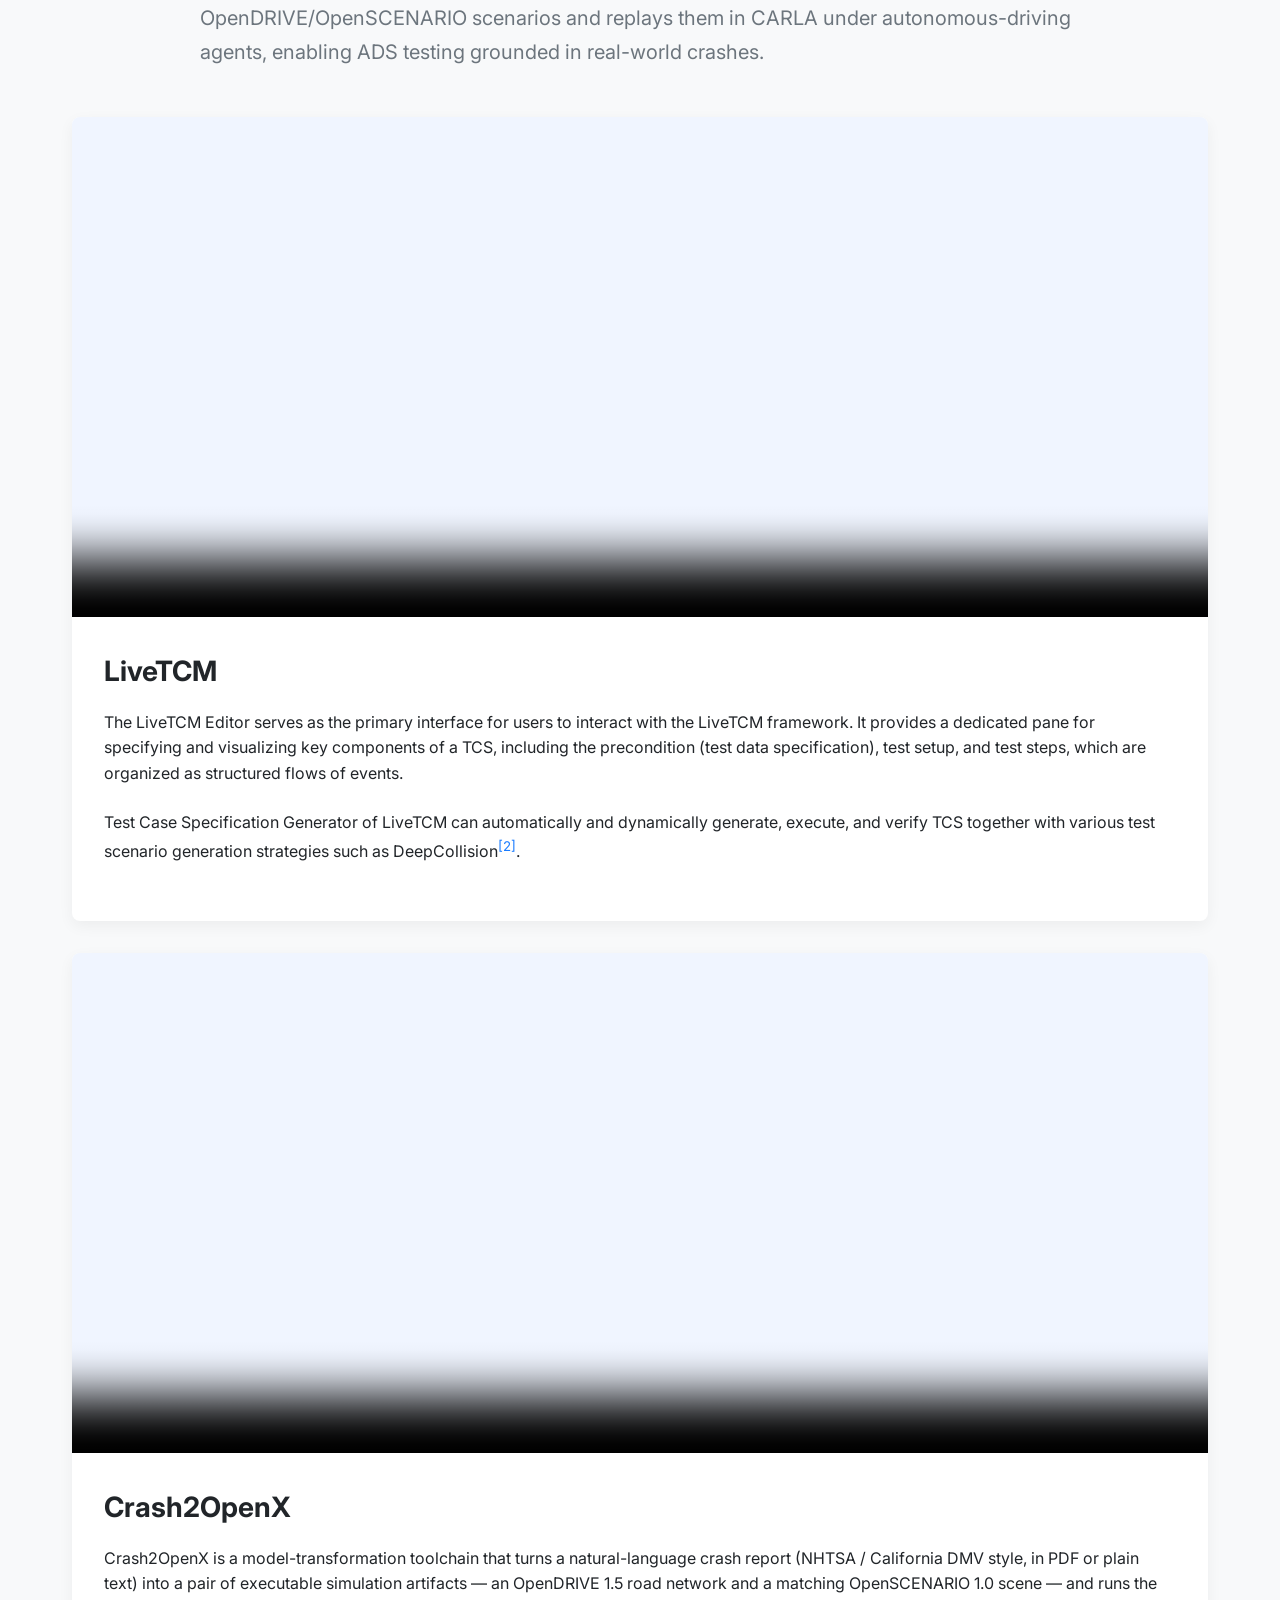
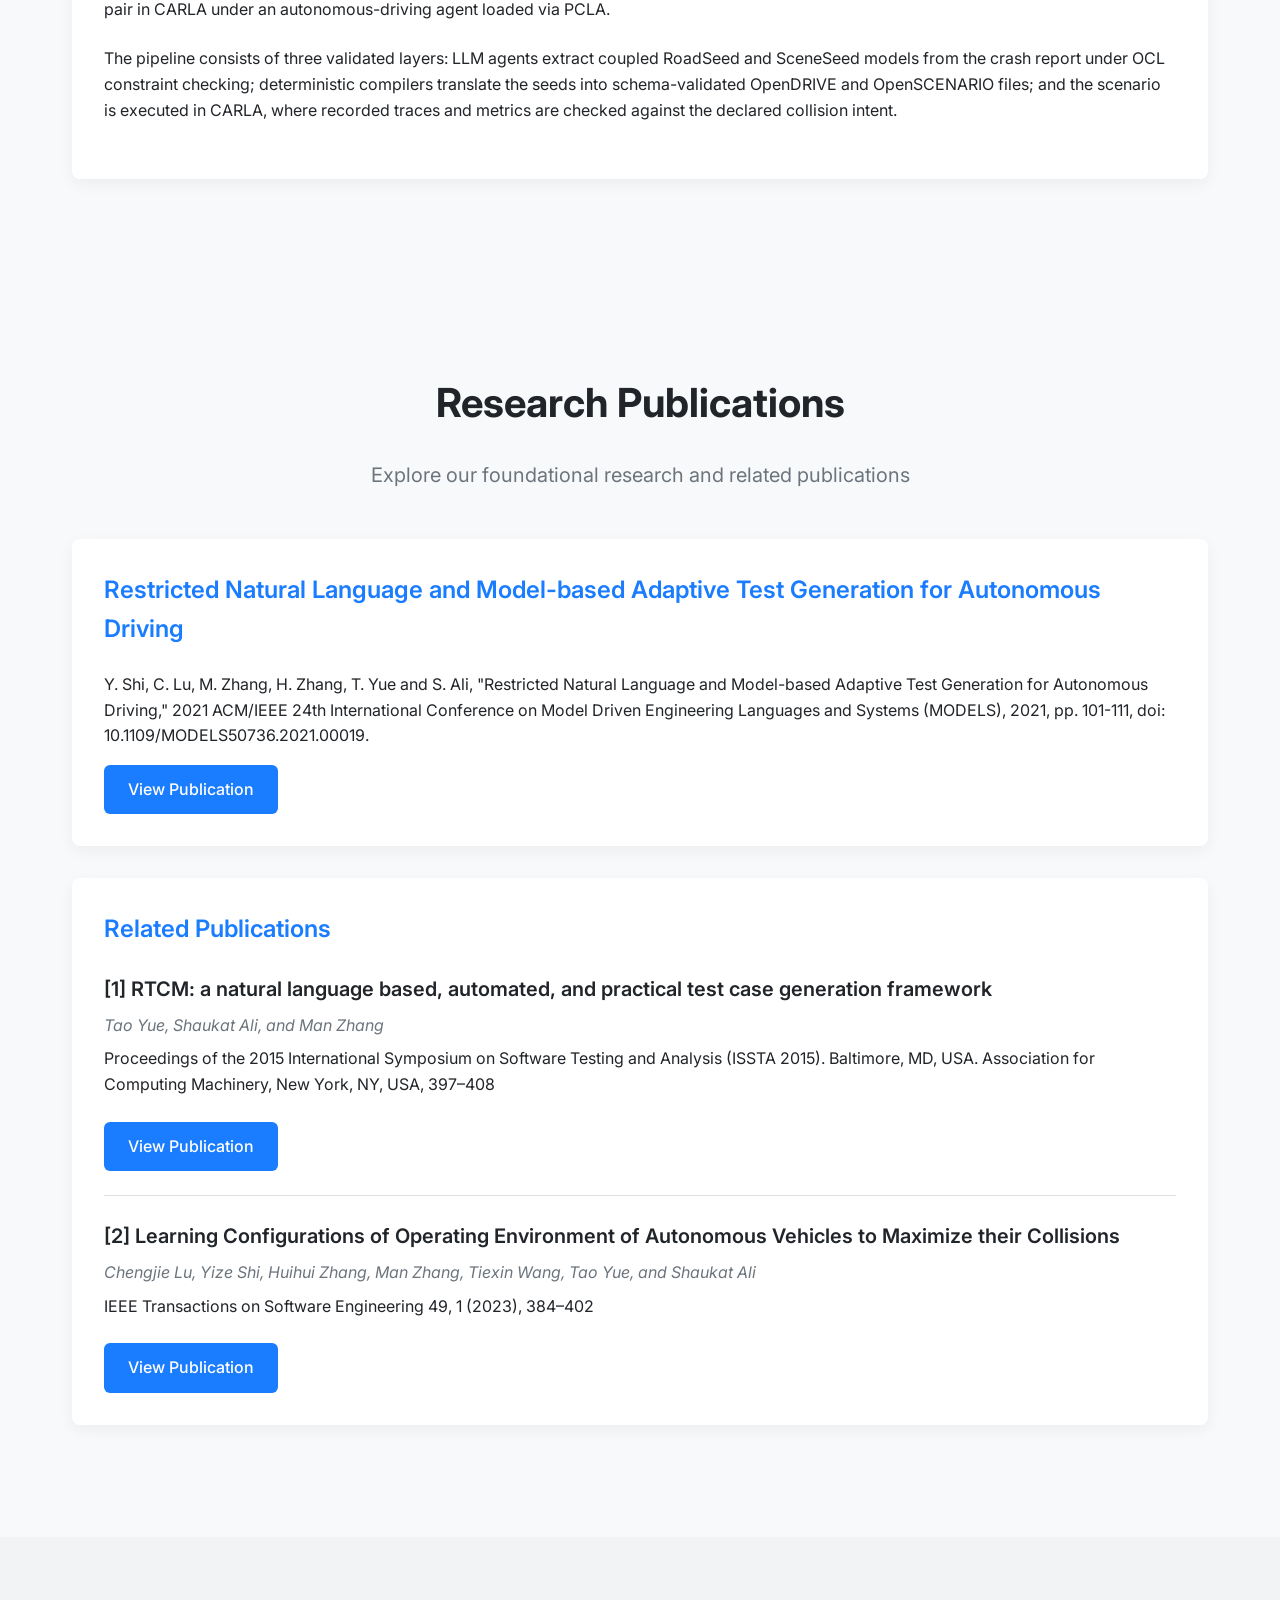
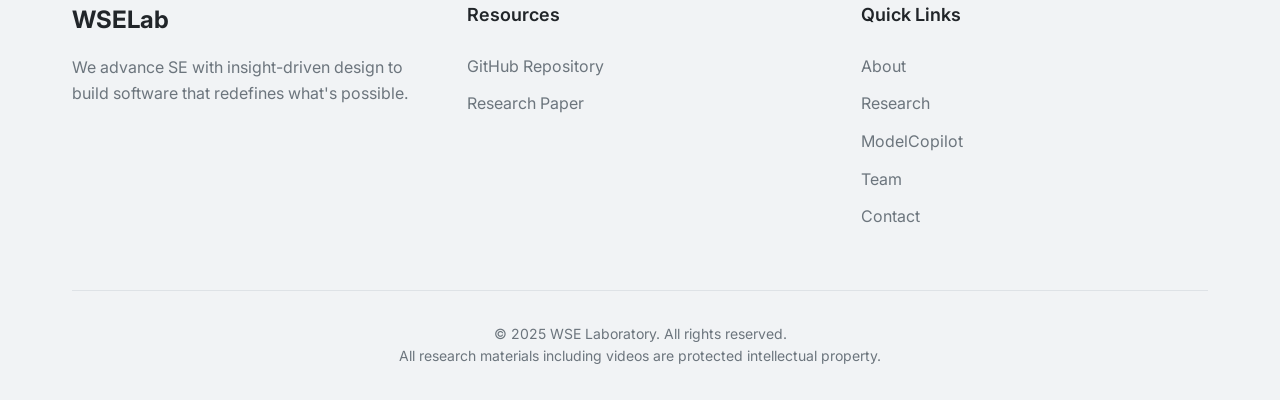
==== commit 89cc8267: "Add Crash2OpenX description to ADS overview" ====
--- a/ADS.html
+++ b/ADS.html
@@ -566,6 +566,12 @@
         through continuous interaction with the system and its environment. Furthermore, the resulting TCS
         should be treated as valuable artifacts that contribute to a deeper understanding of both the system
         and its operational context.
+      </p>
+
+      <p class="section-subtitle-overview">
+        Along this line, we further developed Crash2OpenX, a model-transformation toolchain that automatically
+        turns natural-language crash reports into executable OpenDRIVE/OpenSCENARIO scenarios and replays them
+        in CARLA under autonomous-driving agents, enabling ADS testing grounded in real-world crashes.
       </p>
     </div>
 
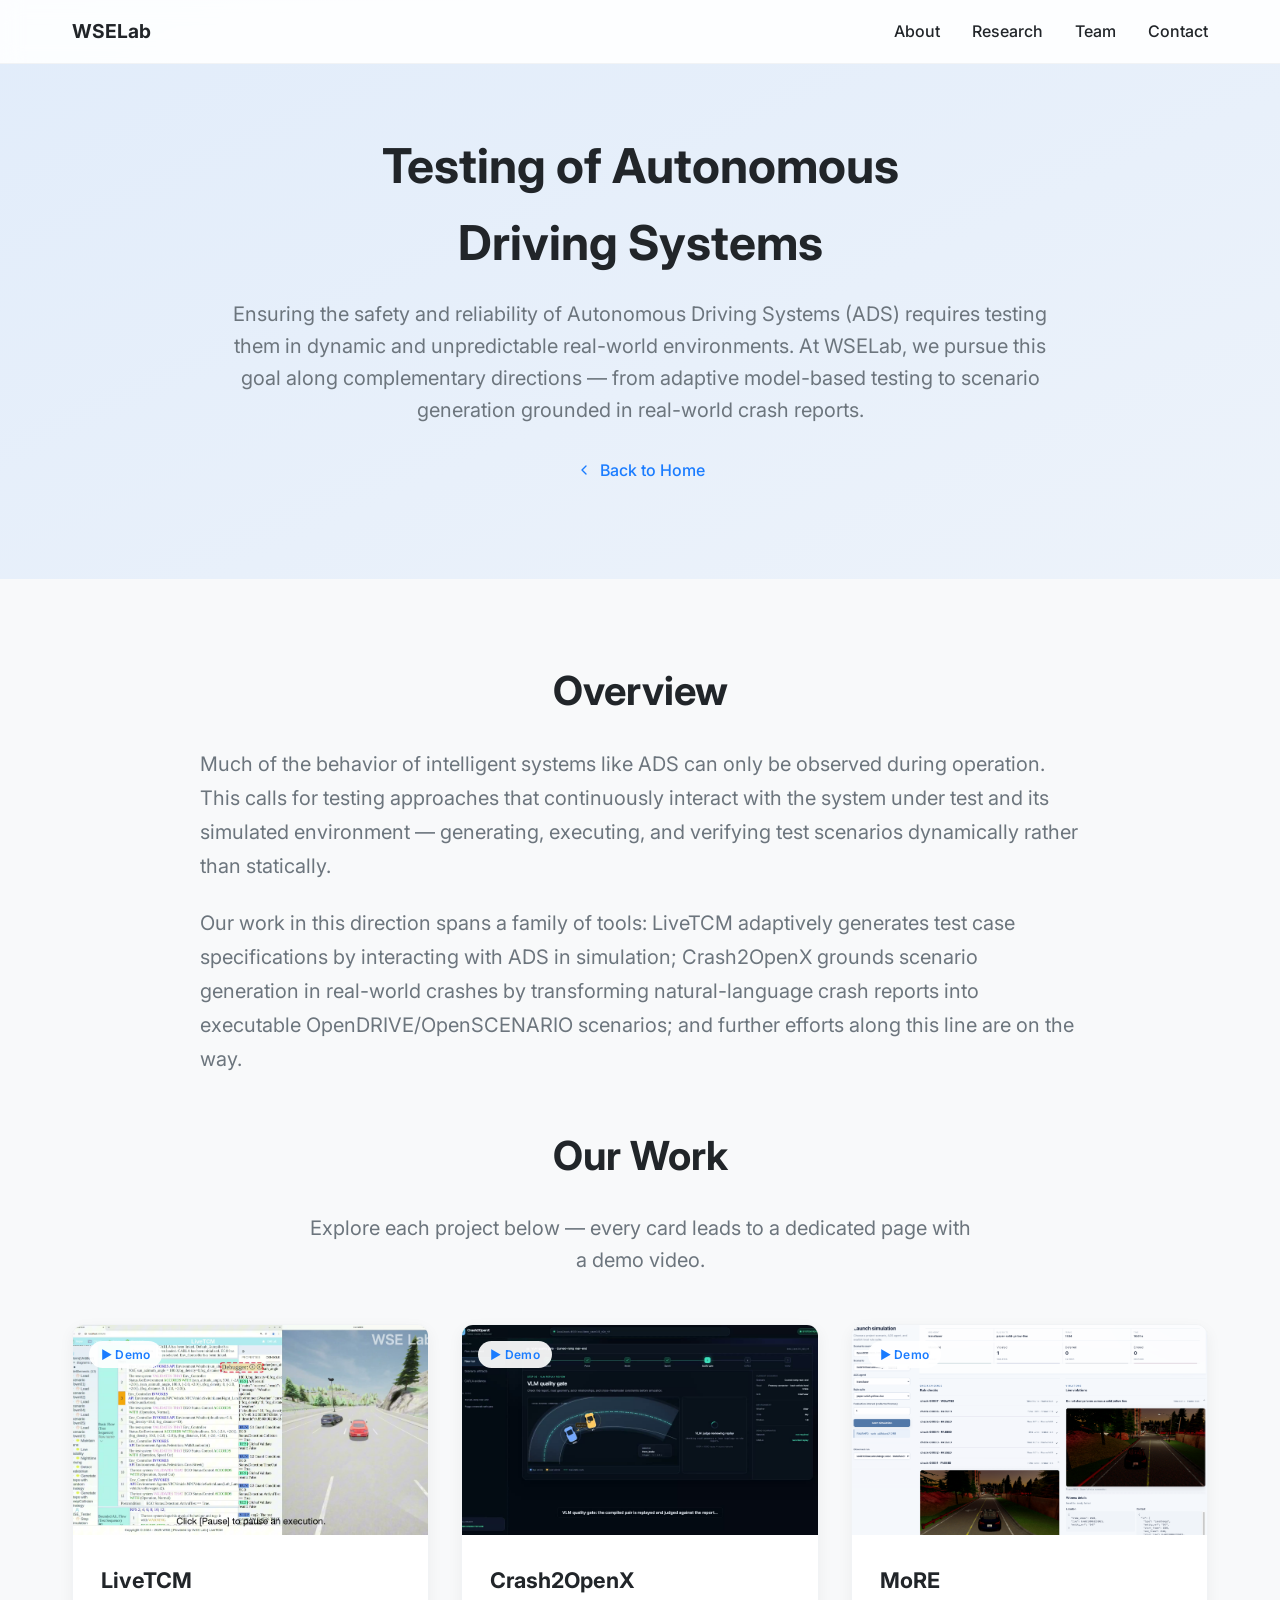
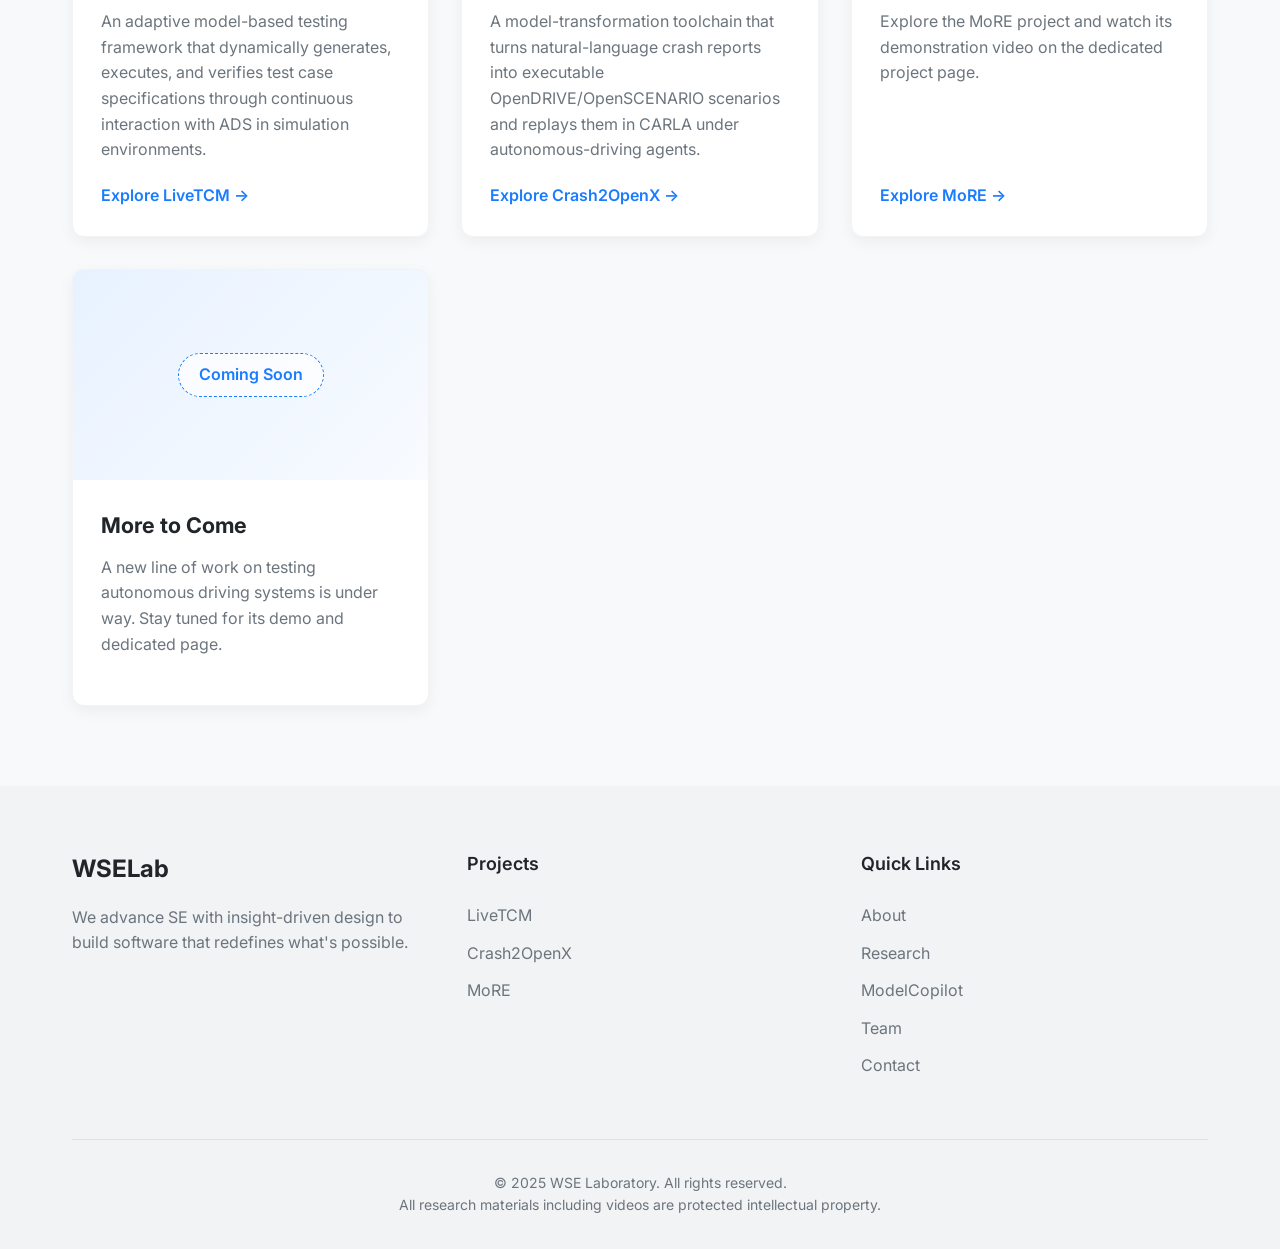
==== commit 9588f61d: "Update MoRE" ====
--- a/ADS.html
+++ b/ADS.html
@@ -3,8 +3,8 @@
 <head>
   <meta charset="UTF-8" />
   <meta name="viewport" content="width=device-width, initial-scale=1.0" />
-  <title>LiveTCM - WSE Laboratory</title>
-  <meta name="description" content="LiveTCM at WSE Laboratory" />
+  <title>ADS Testing - WSE Laboratory</title>
+  <meta name="description" content="Testing Autonomous Driving Systems at WSE Laboratory" />
   <meta name="author" content="Man Zhang and Lovable" />
 
   <!-- Font import -->
@@ -487,18 +487,117 @@
       }
 
     }
+
+    /* Project cards (hub) */
+    .project-grid {
+      display: grid;
+      grid-template-columns: repeat(auto-fit, minmax(320px, 1fr));
+      gap: 2rem;
+      margin-top: 3rem;
+    }
+
+    .project-card {
+      display: flex;
+      flex-direction: column;
+      background-color: white;
+      border: 1px solid var(--neutral-100);
+      border-radius: 0.75rem;
+      overflow: hidden;
+      box-shadow: 0 5px 15px rgba(0, 0, 0, 0.05);
+      transition: all 0.3s ease;
+      color: var(--text-color);
+    }
+
+    a.project-card:hover {
+      transform: translateY(-6px);
+      box-shadow: 0 15px 35px rgba(26, 124, 255, 0.15);
+      text-decoration: none;
+    }
+
+    a.project-card:hover .project-card-link {
+      text-decoration: underline;
+    }
+
+    .project-card-media {
+      position: relative;
+      height: 210px;
+      overflow: hidden;
+      background-color: #f0f5ff;
+    }
+
+    .project-card-media img,
+    .project-card-media video {
+      width: 100%;
+      height: 100%;
+      object-fit: cover;
+      transition: transform 0.4s ease;
+    }
+
+    a.project-card:hover .project-card-media img,
+    a.project-card:hover .project-card-media video {
+      transform: scale(1.04);
+    }
+
+    .project-tag {
+      position: absolute;
+      top: 1rem;
+      left: 1rem;
+      padding: 0.25rem 0.75rem;
+      border-radius: 9999px;
+      background-color: rgba(255, 255, 255, 0.92);
+      color: var(--accent-color);
+      font-size: 0.75rem;
+      font-weight: 600;
+      letter-spacing: 0.02em;
+    }
+
+    .project-card-body {
+      display: flex;
+      flex-direction: column;
+      flex: 1;
+      padding: 1.75rem;
+    }
+
+    .project-card-title {
+      font-size: 1.35rem;
+      font-weight: 700;
+      margin-bottom: 0.75rem;
+    }
+
+    .project-card-desc {
+      color: var(--text-muted);
+      flex: 1;
+      margin-bottom: 1.25rem;
+    }
+
+    .project-card-link {
+      color: var(--accent-color);
+      font-weight: 600;
+    }
+
+    .project-card.coming-soon .project-card-media {
+      display: flex;
+      align-items: center;
+      justify-content: center;
+      background: linear-gradient(135deg, rgba(26, 124, 255, 0.10), rgba(26, 124, 255, 0.03));
+    }
+
+    .coming-soon-badge {
+      padding: 0.5rem 1.25rem;
+      border-radius: 9999px;
+      border: 1px dashed var(--accent-color);
+      color: var(--accent-color);
+      font-weight: 600;
+      background-color: rgba(255, 255, 255, 0.7);
+    }
+
   </style>
 </head>
 <body>
 <!-- Navbar -->
 <header class="navbar">
   <div class="container navbar-container">
-
-    <div class="navbar-logo-container">
-      <img src="imgs/modelcopilot-icon.png" class="modelcopilot-icon" alt="ModelCopilot Icon">
-      <a href="index.html" class="navbar-logo"> at WSELab</a>
-    </div>
-
+    <a href="index.html" class="navbar-logo">WSELab</a>
     <nav class="navbar-links">
       <a href="index.html#about" class="navbar-link">About</a>
       <a href="index.html#research" class="navbar-link">Research</a>
@@ -511,17 +610,14 @@
   </div>
 </header>
 
-
 <!-- Page Header -->
 <section class="page-header">
   <div class="container">
-    <h1 class="page-title">Adaptive Model-based Testing <br> of Autonomous Driving Systems</h1>
+    <h1 class="page-title">Testing of Autonomous <br> Driving Systems</h1>
     <p class="page-description">
-      Testing Autonomous Driving Systems (ADS) is essential to ensure their safety and reliability in dynamic and unpredictable real-world environments.
-      Model-Based Testing (MBT) has proven effective for complex software systems, including Cyber-Physical Systems and the Internet of Things.
-      However, for intelligent systems like ADS, much of their behavior can only be observed during operation.
-      This calls for adaptive MBT approaches, where the test model—the foundation for generating test cases—evolves through continuous interaction with the system under test (SUT) during test execution.
-      To address this need, we propose LiveTCM, a framework that adaptively generates test cases by interacting with ADS within simulation environments.
+      Ensuring the safety and reliability of Autonomous Driving Systems (ADS) requires testing them in dynamic and
+      unpredictable real-world environments. At WSELab, we pursue this goal along complementary directions —
+      from adaptive model-based testing to scenario generation grounded in real-world crash reports.
     </p>
     <a href="index.html" class="back-link">
       <svg xmlns="http://www.w3.org/2000/svg" width="16" height="16" viewBox="0 0 24 24" fill="none" stroke="currentColor" stroke-width="2" stroke-linecap="round" stroke-linejoin="round">
@@ -535,134 +631,85 @@
 <!-- Overview Section -->
 <section class="section">
   <div class="container">
-    <h2 class="section-title"> Overview</h2>
+    <h2 class="section-title">Overview</h2>
     <div class="overview-container">
       <p class="section-subtitle-overview">
-        LiveTCM builds upon our previous work,
-        RTCM<a href="#ref1" class="sup-reference"><sup>[1]</sup></a>,
-        a methodology for statically generating test cases from test case specifications (TCS).
+        Much of the behavior of intelligent systems like ADS can only be observed during operation. This calls for
+        testing approaches that continuously interact with the system under test and its simulated environment —
+        generating, executing, and verifying test scenarios dynamically rather than statically.
       </p>
-
       <p class="section-subtitle-overview">
-        RTCM is supported by a metamodel that formalizes key testing concepts such as test setup,
-        test sequence, and test oracle, and enables the transformation of TCS in natural language
-        into structured instances of the metamodel, which can then be converted into executable test cases.
-      </p>
-
-      <p class="section-subtitle-overview">
-        To streamline this transformation process, RTCM includes a tabular template primarily for
-        documenting event flows, along with a set of well-defined keywords such as VALIDATES THAT
-        and INVOKE API to guide the accurate generation of test cases.
-      </p>
-
-      <p class="section-subtitle-overview">
-        However, RTCM and similar MBT approaches fall short in testing ADS, as they rely on static
-        test generation and do not sufficiently account for the evolving nature of these systems and
-        their operational environments.
-      </p>
-
-      <p class="section-subtitle-overview">
-        This highlights the need for a new methodology capable of generating and executing TCS dynamically,
-        through continuous interaction with the system and its environment. Furthermore, the resulting TCS
-        should be treated as valuable artifacts that contribute to a deeper understanding of both the system
-        and its operational context.
-      </p>
-
-      <p class="section-subtitle-overview">
-        Along this line, we further developed Crash2OpenX, a model-transformation toolchain that automatically
-        turns natural-language crash reports into executable OpenDRIVE/OpenSCENARIO scenarios and replays them
-        in CARLA under autonomous-driving agents, enabling ADS testing grounded in real-world crashes.
+        Our work in this direction spans a family of tools: LiveTCM adaptively generates test case specifications
+        by interacting with ADS in simulation; Crash2OpenX grounds scenario generation in real-world crashes by
+        transforming natural-language crash reports into executable OpenDRIVE/OpenSCENARIO scenarios; and further
+        efforts along this line are on the way.
       </p>
     </div>
 
-    <div class="research-card">
-      <div class="research-card-image">
-
-        <video id="protectedVideo" width="100%" height="100%" controls poster="https://via.placeholder.com/823x500?text=LiveTCM+Demo">
-          <source src="imgs/liveTCM-demo.mp4" type="video/mp4">
-          Your browser does not support the video tag.
-        </video>
+    <h2 class="section-title">Our Work</h2>
+    <p class="section-subtitle">
+      Explore each project below — every card leads to a dedicated page with a demo video.
+    </p>
+
+    <div class="project-grid">
+
+      <a href="livetcm.html" class="project-card">
+        <div class="project-card-media">
+          <img src="imgs/livetcm-thumb.jpg" alt="LiveTCM demo screenshot">
+          <span class="project-tag">▶ Demo</span>
+        </div>
+        <div class="project-card-body">
+          <h3 class="project-card-title">LiveTCM</h3>
+          <p class="project-card-desc">
+            An adaptive model-based testing framework that dynamically generates, executes, and verifies test case
+            specifications through continuous interaction with ADS in simulation environments.
+          </p>
+          <span class="project-card-link">Explore LiveTCM →</span>
+        </div>
+      </a>
+
+      <a href="crash2openx.html" class="project-card">
+        <div class="project-card-media">
+          <img src="imgs/crash2openx-thumb.jpg" alt="Crash2OpenX demo screenshot">
+          <span class="project-tag">▶ Demo</span>
+        </div>
+        <div class="project-card-body">
+          <h3 class="project-card-title">Crash2OpenX</h3>
+          <p class="project-card-desc">
+            A model-transformation toolchain that turns natural-language crash reports into executable
+            OpenDRIVE/OpenSCENARIO scenarios and replays them in CARLA under autonomous-driving agents.
+          </p>
+          <span class="project-card-link">Explore Crash2OpenX →</span>
+        </div>
+      </a>
+
+      <a href="more.html" class="project-card">
+        <div class="project-card-media">
+          <img src="imgs/MoRE_demo.png" alt="MoRE demo screenshot">
+          <span class="project-tag">▶ Demo</span>
+        </div>
+        <div class="project-card-body">
+          <h3 class="project-card-title">MoRE</h3>
+          <p class="project-card-desc">
+            Explore the MoRE project and watch its demonstration video on the dedicated project page.
+          </p>
+          <span class="project-card-link">Explore MoRE →</span>
+        </div>
+      </a>
+
+      <div class="project-card coming-soon">
+        <div class="project-card-media">
+          <span class="coming-soon-badge">Coming Soon</span>
+        </div>
+        <div class="project-card-body">
+          <h3 class="project-card-title">More to Come</h3>
+          <p class="project-card-desc">
+            A new line of work on testing autonomous driving systems is under way. Stay tuned for its demo
+            and dedicated page.
+          </p>
+        </div>
       </div>
-      <div class="research-card-content">
-        <h3 class="research-card-title">LiveTCM</h3>
-        <p class="research-card-text">
-          The LiveTCM Editor serves as the primary interface for users to interact with the LiveTCM framework.
-          It provides a dedicated pane for specifying and visualizing key components of a TCS, including the precondition (test data specification), test setup, and test steps, which are organized as structured flows of events.
-        </p>
-        <p class="research-card-text">
-          Test Case Specification Generator of LiveTCM can automatically and dynamically generate, execute, and verify TCS together with various test scenario generation strategies such as DeepCollision<a href="#ref2" class="sup-reference"><sup>[2]</sup></a>.
-        </p>
-      </div>
-    </div>
-
-    <div class="research-card">
-      <div class="research-card-image">
-
-        <video id="protectedVideo2" width="100%" height="100%" controls poster="https://via.placeholder.com/823x500?text=Crash2OpenX+Demo">
-          <source src="imgs/Crash2OpenX-demo.mp4" type="video/mp4">
-          Your browser does not support the video tag.
-        </video>
-      </div>
-      <div class="research-card-content">
-        <h3 class="research-card-title">Crash2OpenX</h3>
-        <p class="research-card-text">
-          Crash2OpenX is a model-transformation toolchain that turns a natural-language crash report (NHTSA / California DMV style, in PDF or plain text) into a pair of executable simulation artifacts
-          — an OpenDRIVE 1.5 road network and a matching OpenSCENARIO 1.0 scene — and runs the pair in CARLA under an autonomous-driving agent loaded via PCLA.
-        </p>
-        <p class="research-card-text">
-          The pipeline consists of three validated layers: LLM agents extract coupled RoadSeed and SceneSeed models from the crash report under OCL constraint checking;
-          deterministic compilers translate the seeds into schema-validated OpenDRIVE and OpenSCENARIO files;
-          and the scenario is executed in CARLA, where recorded traces and metrics are checked against the declared collision intent.
-        </p>
-      </div>
-    </div>
-  </div>
-</section>
-
-<!-- Publication Section -->
-<section class="section">
-  <div class="container">
-    <h2 class="section-title">Research Publications</h2>
-    <p class="section-subtitle">
-      Explore our foundational research and related publications
-    </p>
-
-    <div class="setup-steps">
-      <h3 class="step-title">Restricted Natural Language and Model-based Adaptive Test Generation for Autonomous Driving</h3>
-      <p>
-        Y. Shi, C. Lu, M. Zhang, H. Zhang, T. Yue and S. Ali, "Restricted Natural Language and Model-based Adaptive Test Generation for Autonomous Driving,"
-        2021 ACM/IEEE 24th International Conference on Model Driven Engineering Languages and Systems (MODELS), 2021, pp. 101-111,
-        doi: 10.1109/MODELS50736.2021.00019.
-      </p>
-      <a href="https://doi.org/10.1109/MODELS50736.2021.00019" class="btn btn-primary" style="margin-top: 1rem;">
-        View Publication
-      </a>
-    </div>
-
-    <div class="setup-steps" style="margin-top: 2rem;">
-      <h3 class="step-title">Related Publications</h3>
-
-      <div class="reference-item" id="ref1">
-        <div class="reference-title">[1] RTCM: a natural language based, automated, and practical test case generation framework</div>
-        <div class="reference-authors">Tao Yue, Shaukat Ali, and Man Zhang</div>
-        <div class="reference-details">
-          Proceedings of the 2015 International Symposium on Software Testing and Analysis (ISSTA 2015). Baltimore, MD, USA. Association for Computing Machinery, New York, NY, USA, 397–408
-        </div>
-        <a href="https://doi.org/10.1145/2771783.2771799" class="btn btn-primary" style="margin-top: 1rem;">
-          View Publication
-        </a>
-      </div>
-
-      <div class="reference-item" id="ref2">
-        <div class="reference-title">[2] Learning Configurations of Operating Environment of Autonomous Vehicles to Maximize their Collisions</div>
-        <div class="reference-authors">Chengjie Lu, Yize Shi, Huihui Zhang, Man Zhang, Tiexin Wang, Tao Yue, and Shaukat Ali</div>
-        <div class="reference-details">
-          IEEE Transactions on Software Engineering 49, 1 (2023), 384–402
-        </div>
-        <a href="https://doi.org/10.1109/TSE.2022.3150788" class="btn btn-primary" style="margin-top: 1rem;">
-          View Publication
-        </a>
-      </div>
+
     </div>
   </div>
 </section>
@@ -679,10 +726,11 @@
       </div>
 
       <div>
-        <h3 class="footer-heading">Resources</h3>
+        <h3 class="footer-heading">Projects</h3>
         <ul class="footer-links">
-          <li class="footer-item"><a href="https://github.com/WSE-Lab/LiveTCM" class="footer-link">GitHub Repository</a></li>
-          <li class="footer-item"><a href="https://doi.org/10.1109/MODELS50736.2021.00019" class="footer-link">Research Paper</a></li>
+          <li class="footer-item"><a href="livetcm.html" class="footer-link">LiveTCM</a></li>
+          <li class="footer-item"><a href="crash2openx.html" class="footer-link">Crash2OpenX</a></li>
+          <li class="footer-item"><a href="more.html" class="footer-link">MoRE</a></li>
         </ul>
       </div>
 
@@ -707,47 +755,7 @@
 
 <!-- JavaScript -->
 <script>
-  // 视频保护功能
   document.addEventListener('DOMContentLoaded', function() {
-    const video = document.getElementById('protectedVideo');
-    const video2 = document.getElementById('protectedVideo2');
-    const protector = document.querySelector('.video-protector');
-    const warningMessage = document.querySelector('.video-protection-message');
-    const downloadWarning = document.getElementById('downloadWarning');
-    const overlay = document.getElementById('overlay');
-    const closeWarning = document.getElementById('closeWarning');
-
-    // 禁用右键菜单
-    document.addEventListener('contextmenu', function(e) {
-      if (e.target === video || e.target === video2 || e.target === protector) {
-        e.preventDefault();
-        showDownloadWarning();
-      }
-    });
-
-    // 禁用快捷键
-    document.addEventListener('keydown', function(e) {
-      // Ctrl+S or Command+S
-      if ((e.ctrlKey || e.metaKey) && e.key === 's') {
-        e.preventDefault();
-        showDownloadWarning();
-      }
-
-      // 打印屏幕
-      if (e.key === 'PrintScreen') {
-        e.preventDefault();
-        showDownloadWarning();
-      }
-    });
-
-    // 阻止视频元素获取焦点
-    video.addEventListener('focus', function() {
-      this.blur();
-    });
-    video2.addEventListener('focus', function() {
-      this.blur();
-    });
-
     const navbar = document.querySelector('.navbar');
     window.addEventListener('scroll', () => {
       if (window.scrollY > 50) {
@@ -770,39 +778,7 @@
         navbarLinks.classList.remove('active');
       });
     });
-
-    function scrollToReference(refId) {
-      const element = document.getElementById(refId);
-      if (element) {
-        const offset = 100;
-        const elementPosition = element.getBoundingClientRect().top + window.pageYOffset;
-        window.scrollTo({
-          top: elementPosition - offset,
-          behavior: 'smooth'
-        });
-      }
-    }
-
-    document.querySelectorAll('.sup-reference').forEach(link => {
-      link.addEventListener('click', function(e) {
-        e.preventDefault();
-        const refId = this.getAttribute('href').substring(1);
-        scrollToReference(refId);
-        history.pushState(null, null, '#' + refId);
-      });
-    });
-
-    if(window.location.hash) {
-      history.replaceState(null, null, ' ');
-      setTimeout(function() {
-        const targetElement = document.getElementById(window.location.hash.substring(1));
-        if(targetElement) {
-          targetElement.scrollIntoView({ behavior: 'smooth' });
-          history.replaceState(null, null, window.location.href.split('#')[0] + window.location.hash);
-        }
-      }, 300);
-    }
   });
 </script>
 </body>
-</html>+</html>
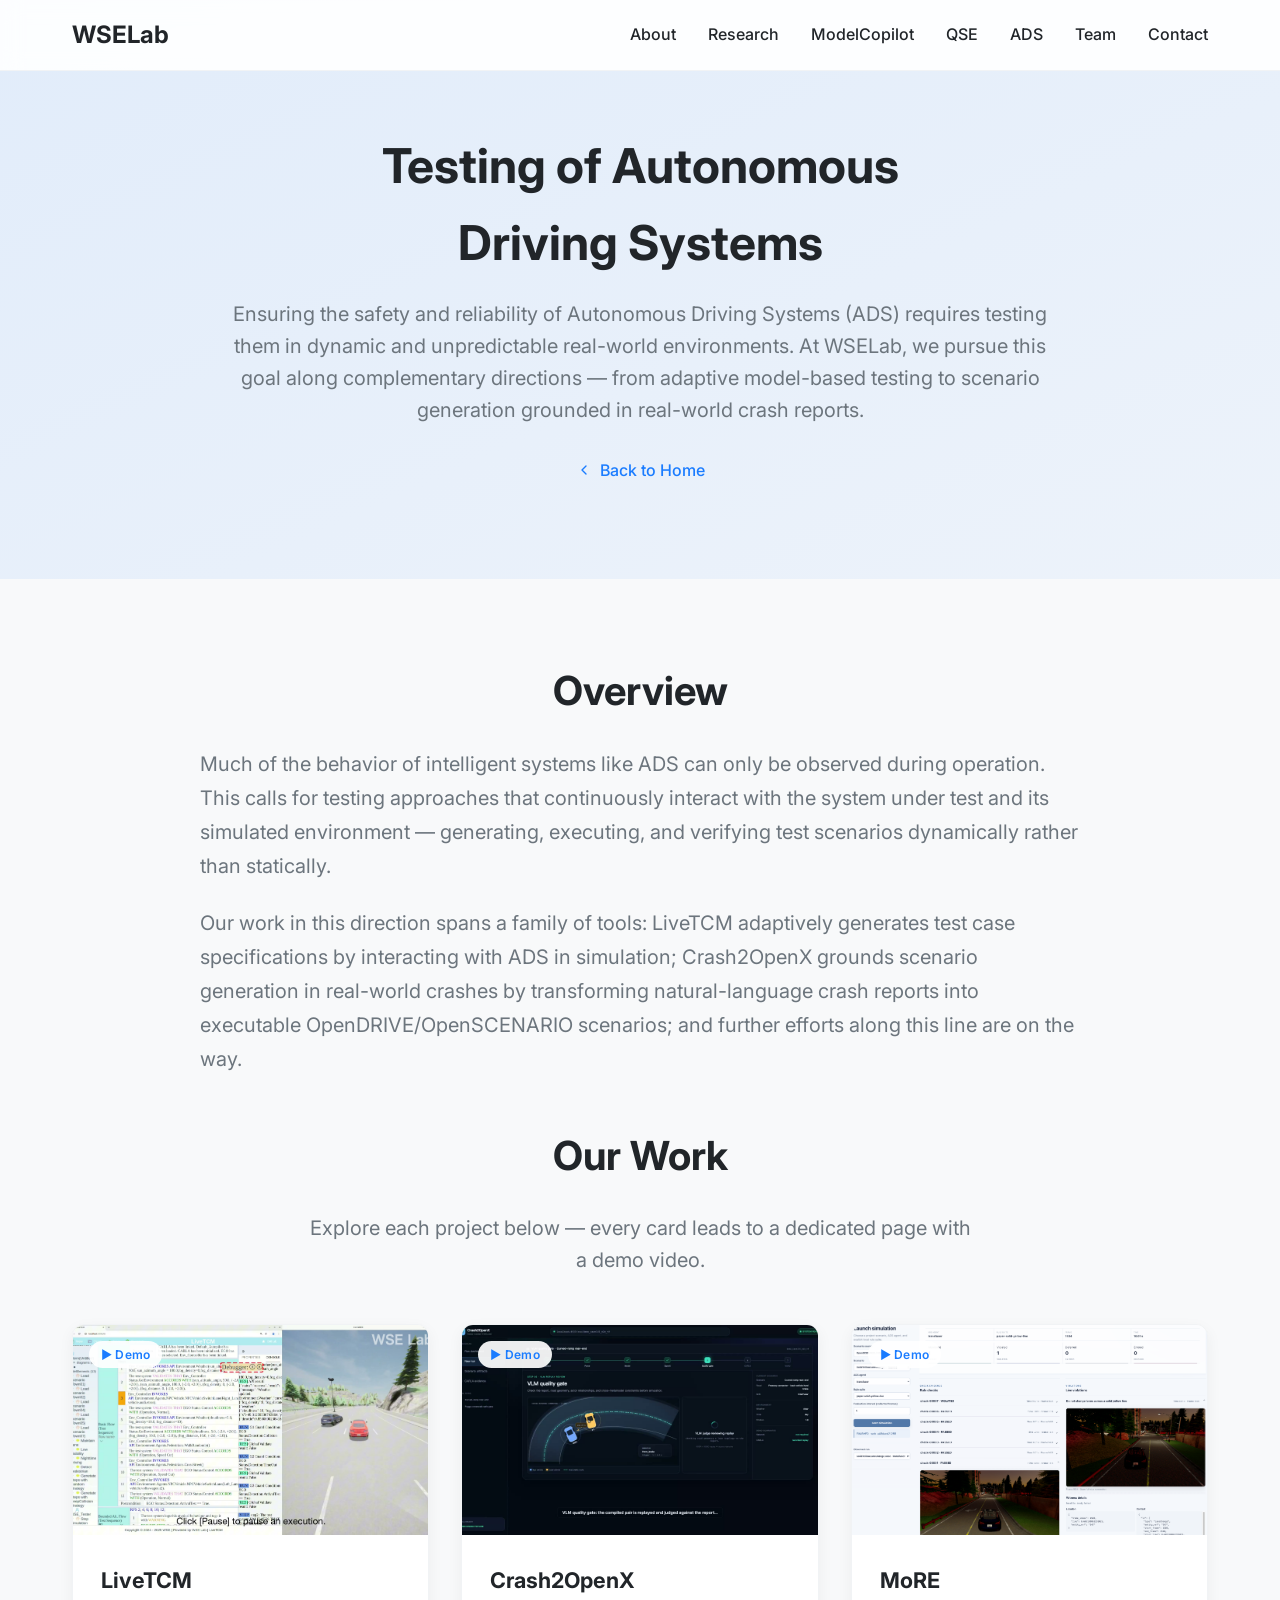
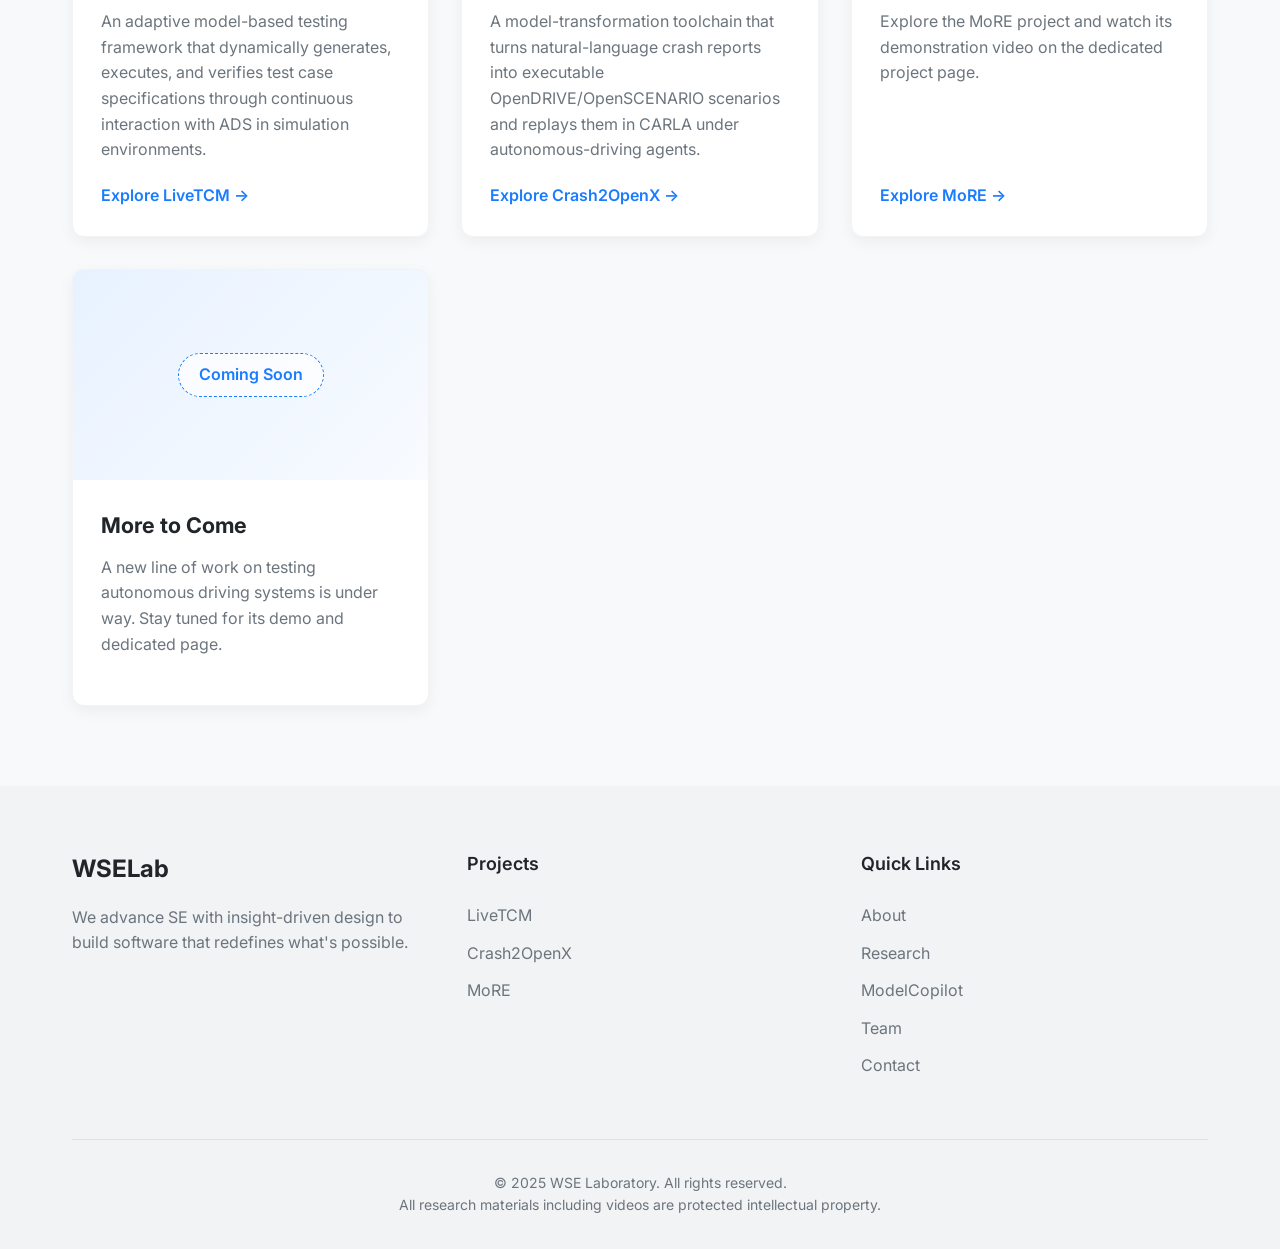
==== commit 41eb71b1: "update navibar" ====
--- a/ADS.html
+++ b/ADS.html
@@ -113,13 +113,9 @@
       align-items: center;
     }
 
-    .navbar-logo-container{
-      justify-content: flex-start;
-    }
-
     .navbar-logo {
       font-weight: 700;
-      font-size: 1.2rem;
+      font-size: 1.5rem;
       color: var(--text-color);
     }
 
@@ -422,11 +418,6 @@
       text-align: center;
       color: var(--text-muted);
       font-size: 0.875rem;
-    }
-
-    .modelcopilot-icon {
-      width: 5.16rem;
-      height: 1.5rem;
     }
 
     .download-warning h3 {
@@ -601,6 +592,9 @@
     <nav class="navbar-links">
       <a href="index.html#about" class="navbar-link">About</a>
       <a href="index.html#research" class="navbar-link">Research</a>
+      <a href="model-copilot.html" class="navbar-link">ModelCopilot</a>
+      <a href="QSE.html" class="navbar-link">QSE</a>
+      <a href="ADS.html" class="navbar-link">ADS</a>
       <a href="index.html#team" class="navbar-link">Team</a>
       <a href="index.html#contact" class="navbar-link">Contact</a>
     </nav>
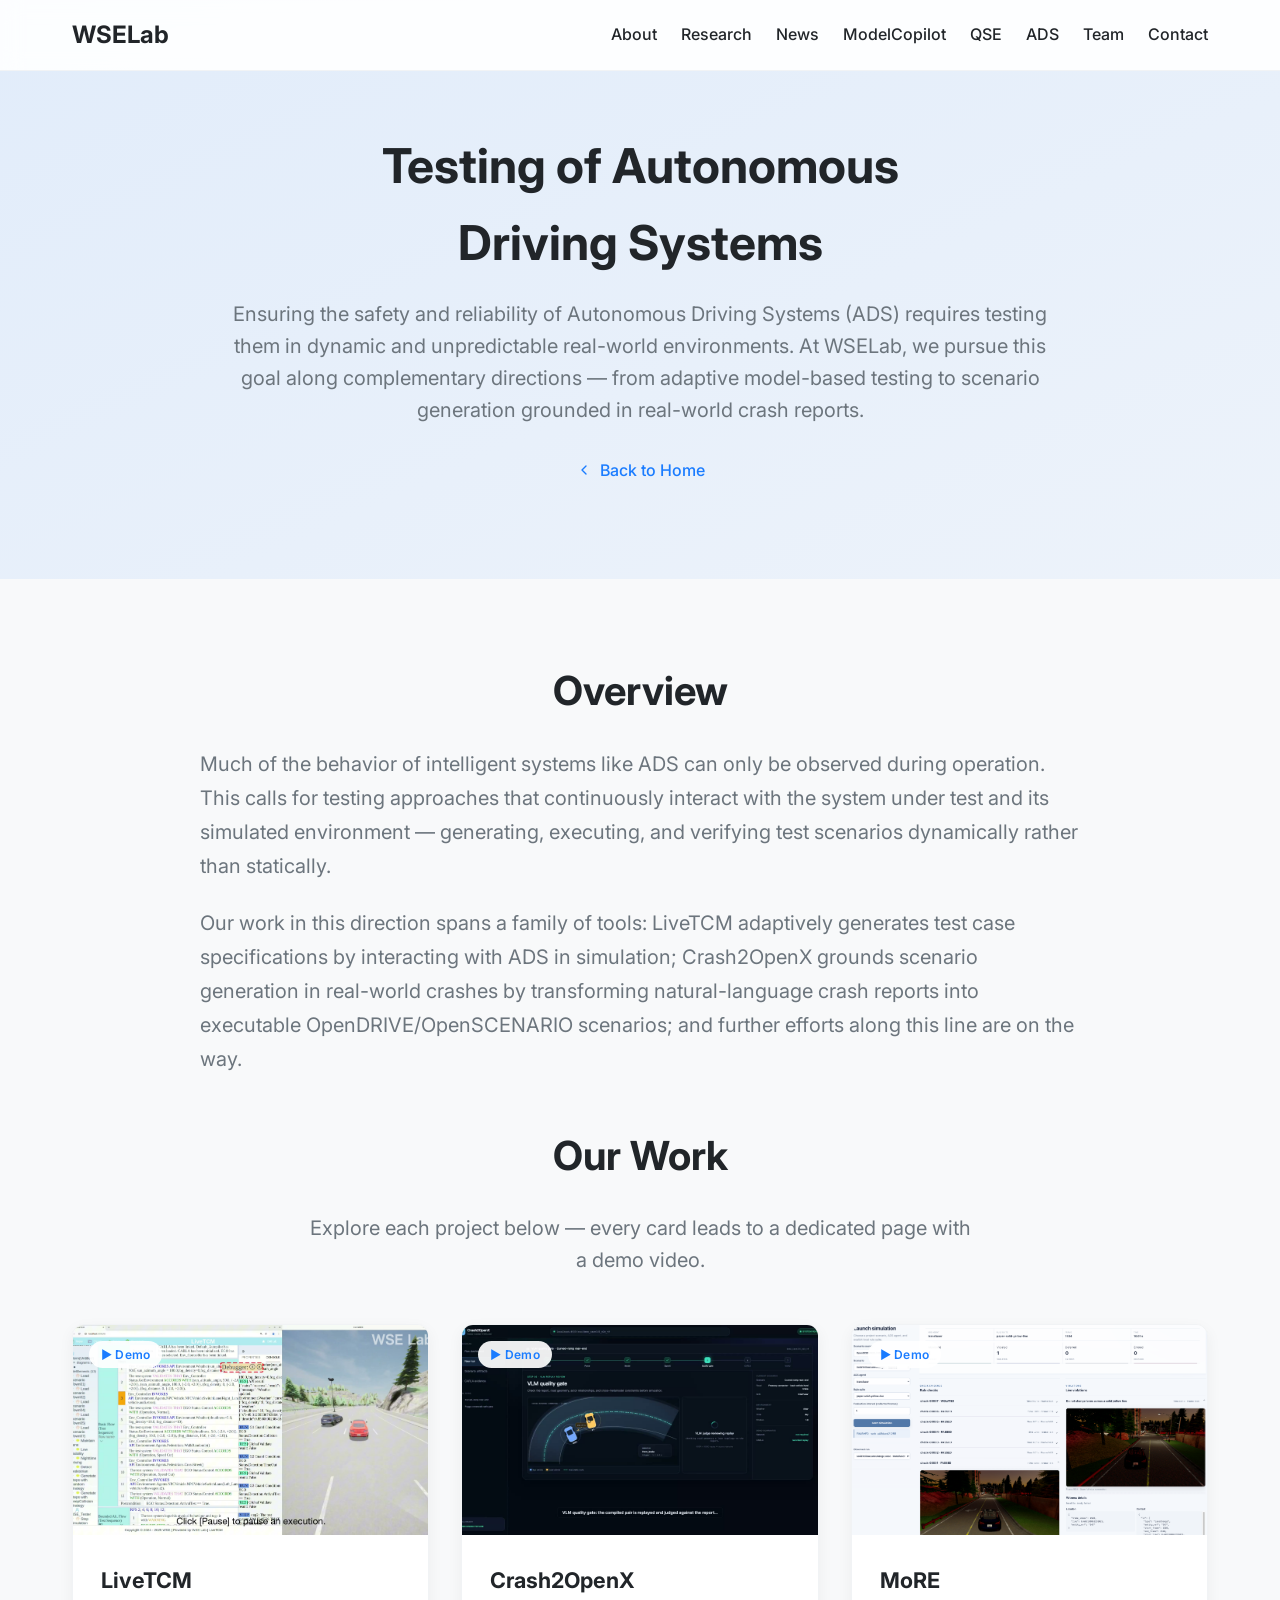
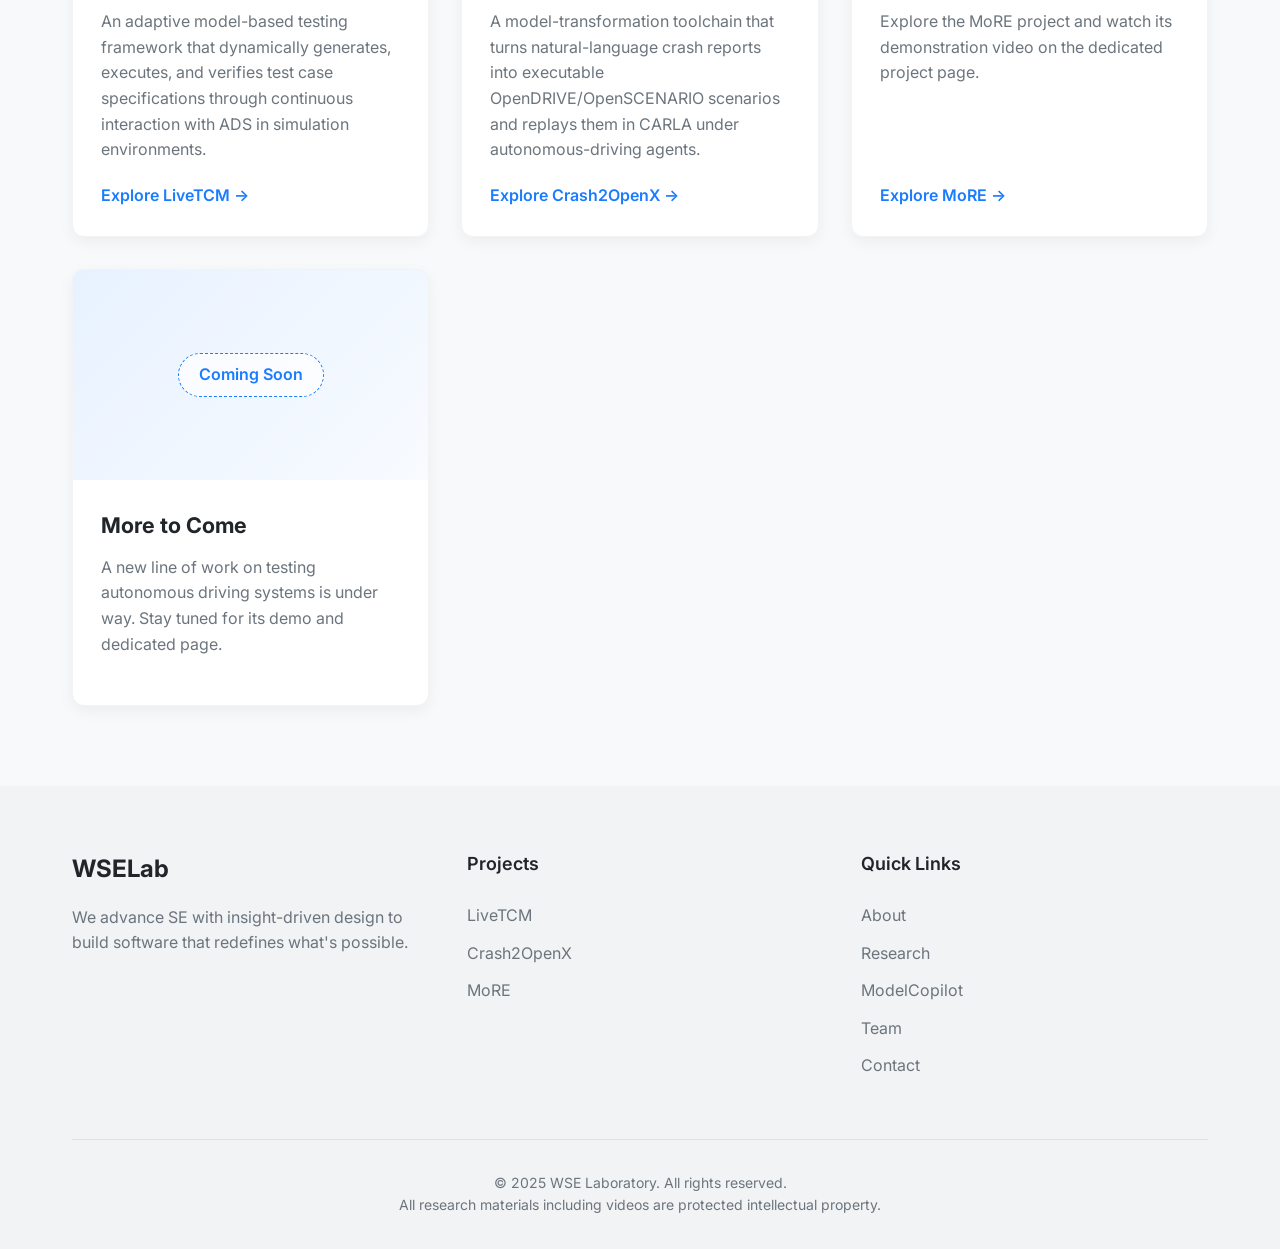
==== commit a060d84c: "Add news section" ====
--- a/ADS.html
+++ b/ADS.html
@@ -121,7 +121,7 @@
 
     .navbar-links {
       display: flex;
-      gap: 2rem;
+      gap: 1.5rem;
     }
 
     .navbar-link {
@@ -592,6 +592,7 @@
     <nav class="navbar-links">
       <a href="index.html#about" class="navbar-link">About</a>
       <a href="index.html#research" class="navbar-link">Research</a>
+      <a href="news.html" class="navbar-link">News</a>
       <a href="model-copilot.html" class="navbar-link">ModelCopilot</a>
       <a href="QSE.html" class="navbar-link">QSE</a>
       <a href="ADS.html" class="navbar-link">ADS</a>
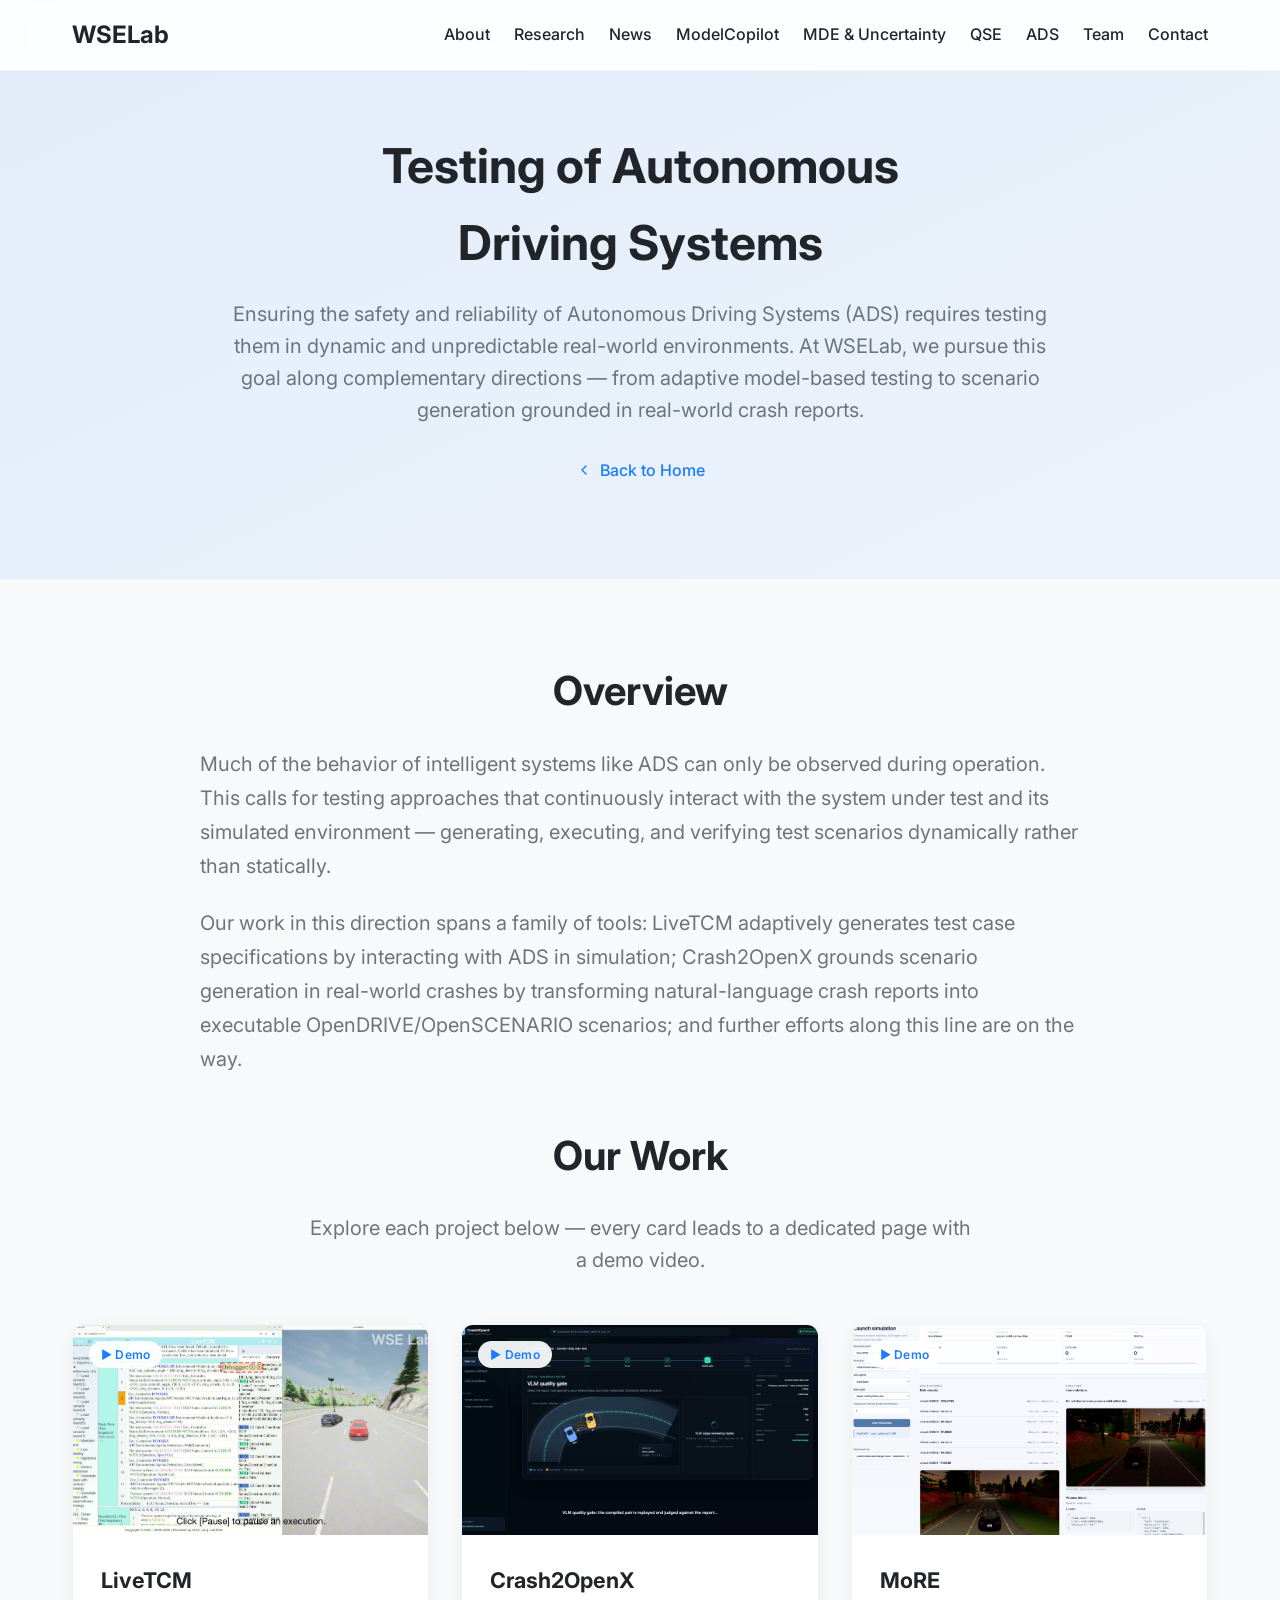
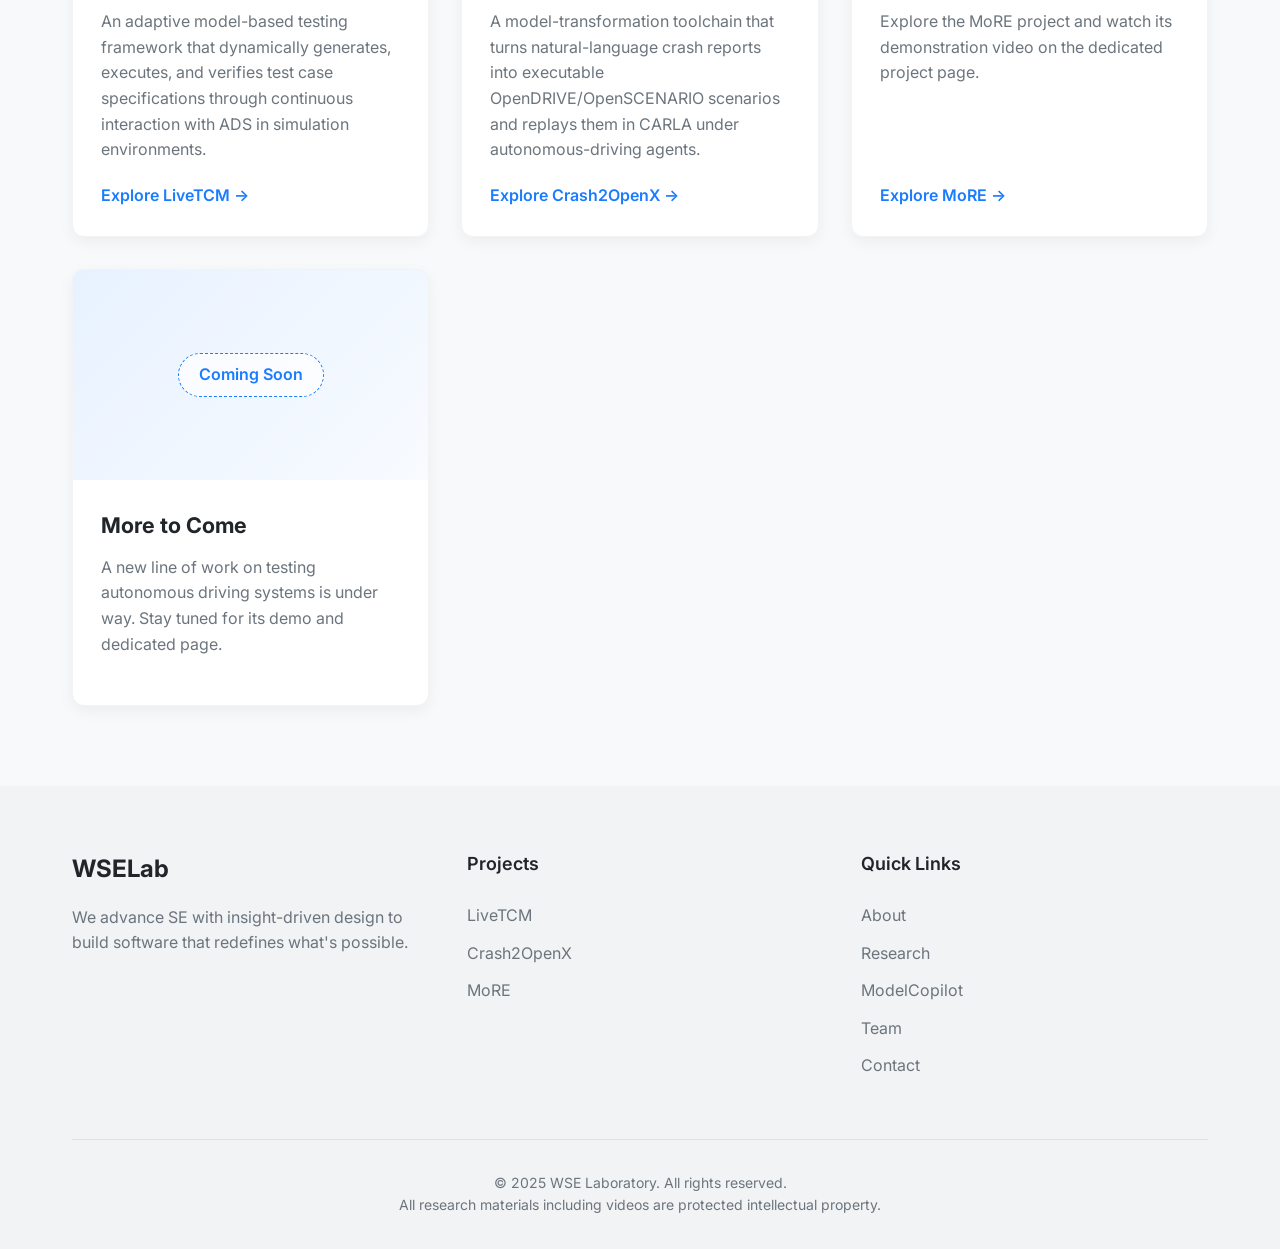
==== commit 4c7e8d74: "Add mde and uncertainty section" ====
--- a/ADS.html
+++ b/ADS.html
@@ -594,6 +594,7 @@
       <a href="index.html#research" class="navbar-link">Research</a>
       <a href="news.html" class="navbar-link">News</a>
       <a href="model-copilot.html" class="navbar-link">ModelCopilot</a>
+      <a href="mde-uncertainty.html" class="navbar-link">MDE &amp; Uncertainty</a>
       <a href="QSE.html" class="navbar-link">QSE</a>
       <a href="ADS.html" class="navbar-link">ADS</a>
       <a href="index.html#team" class="navbar-link">Team</a>
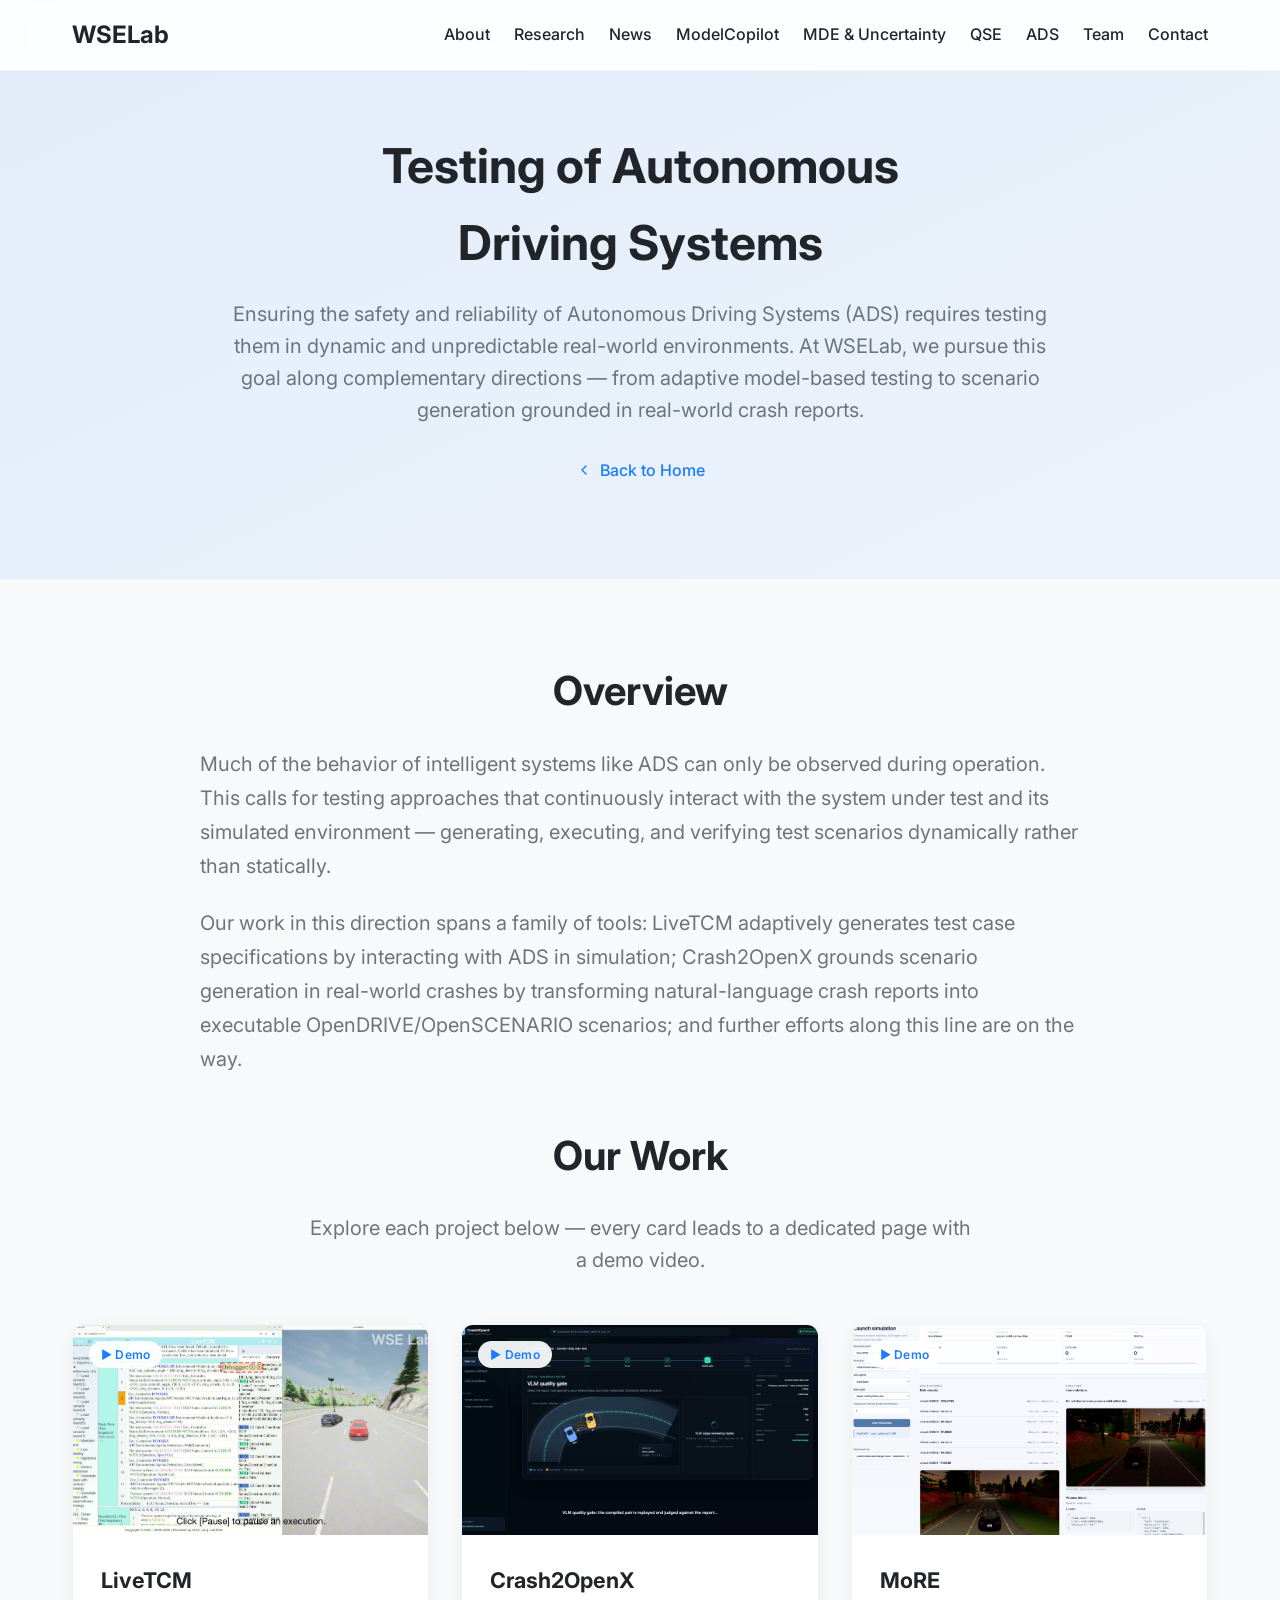
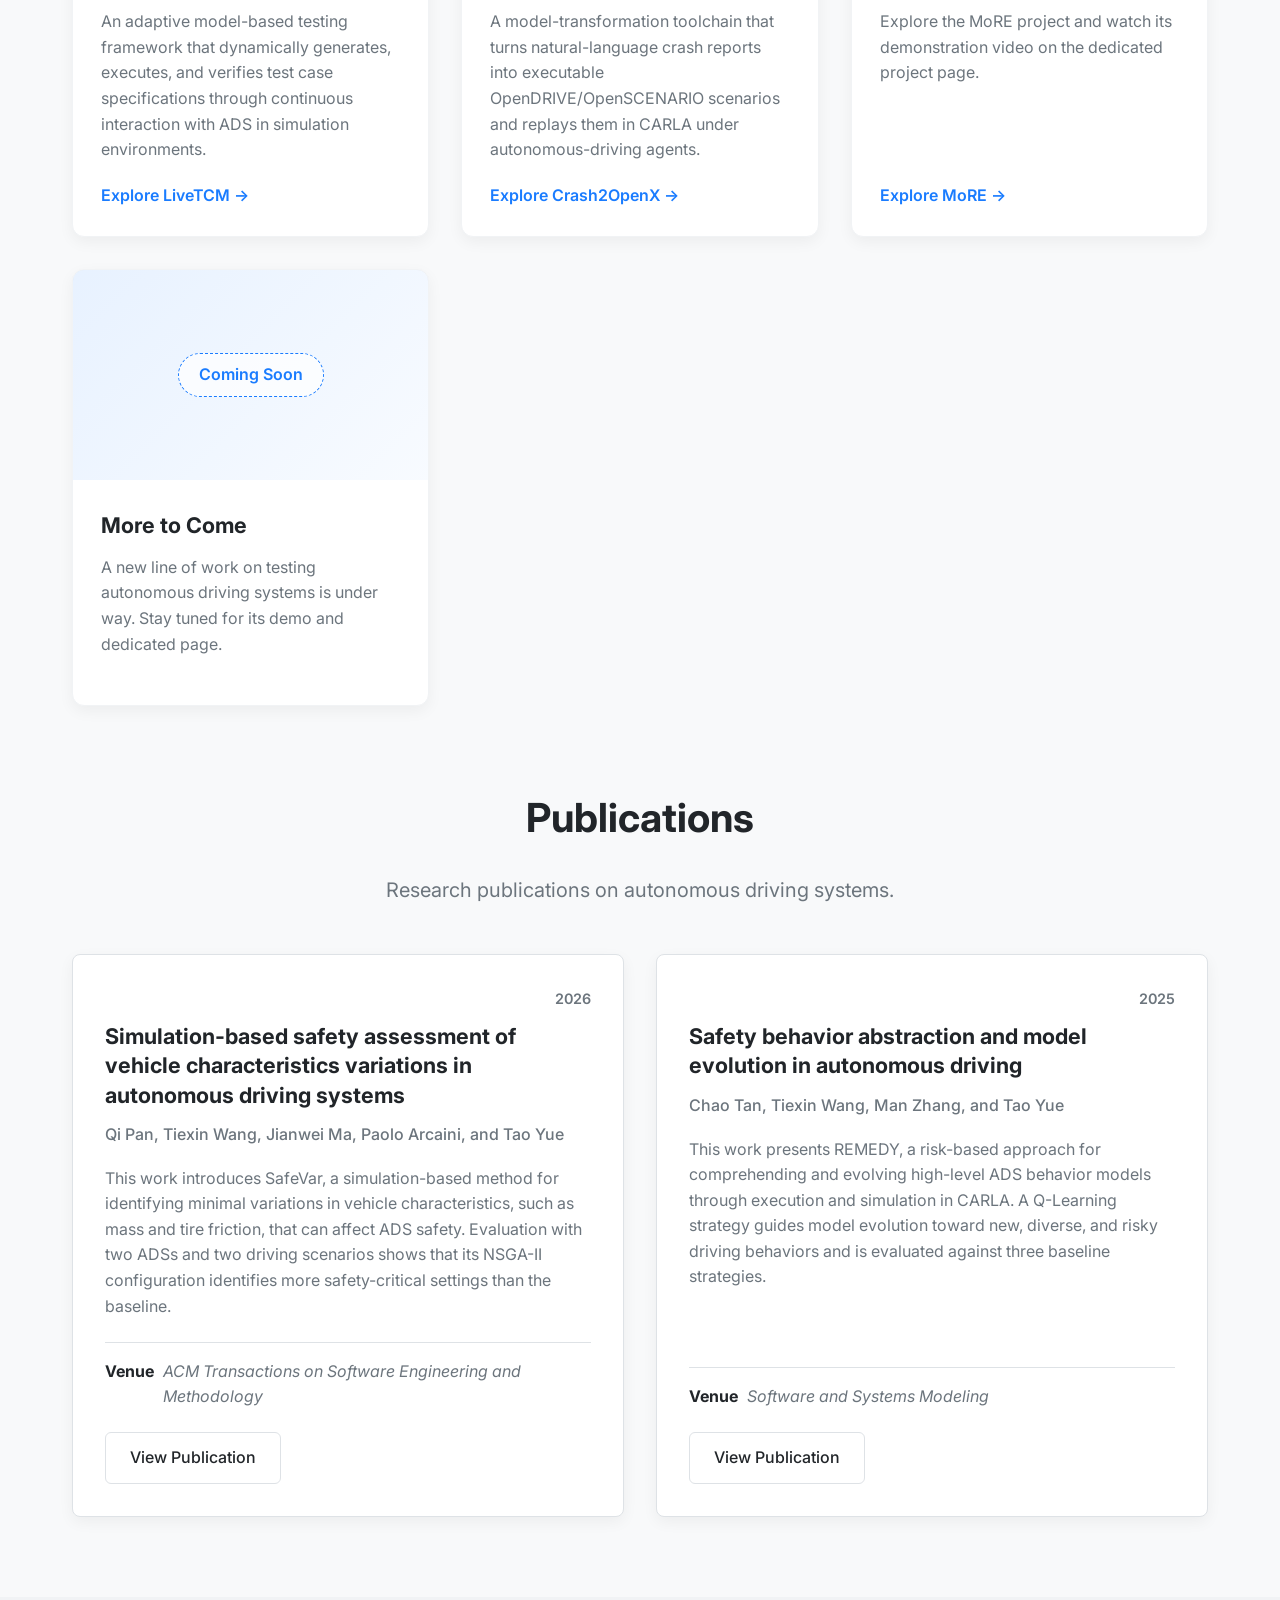
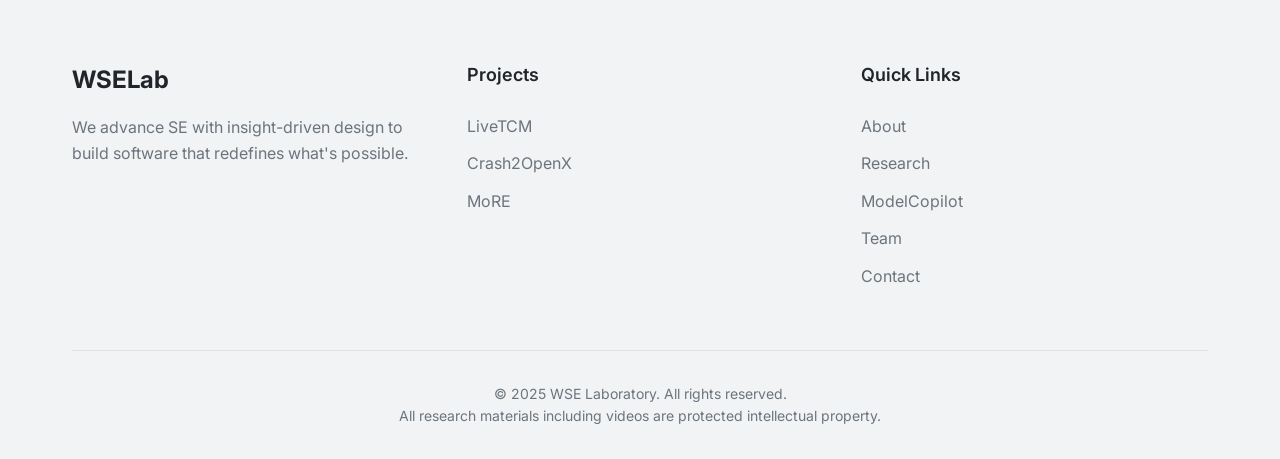
==== commit 5b2622a3: "Update ADS section" ====
--- a/ADS.html
+++ b/ADS.html
@@ -580,6 +580,91 @@
       color: var(--accent-color);
       font-weight: 600;
       background-color: rgba(255, 255, 255, 0.7);
+    }
+
+    .publications-section {
+      margin-top: 5rem;
+    }
+
+    .publication-grid {
+      display: grid;
+      grid-template-columns: repeat(auto-fit, minmax(min(320px, 100%), 1fr));
+      gap: 2rem;
+    }
+
+    .publication-card {
+      display: flex;
+      flex-direction: column;
+      min-width: 0;
+      padding: 2rem;
+      border: 1px solid var(--neutral-300);
+      border-radius: 0.5rem;
+      background-color: white;
+      box-shadow: 0 5px 15px rgba(0, 0, 0, 0.05);
+      transition: transform 0.3s ease, border-color 0.3s ease, box-shadow 0.3s ease;
+    }
+
+    .publication-card:hover {
+      transform: translateY(-4px);
+      border-color: rgba(26, 124, 255, 0.35);
+      box-shadow: 0 15px 35px rgba(26, 124, 255, 0.12);
+    }
+
+    .publication-year {
+      align-self: flex-end;
+      margin-bottom: 0.75rem;
+      color: var(--text-muted);
+      font-size: 0.9rem;
+      font-weight: 600;
+    }
+
+    .publication-title {
+      margin-bottom: 0.75rem;
+      font-size: 1.35rem;
+      line-height: 1.35;
+    }
+
+    .publication-title a {
+      color: var(--text-color);
+    }
+
+    .publication-title a:hover {
+      color: var(--accent-color);
+      text-decoration: none;
+    }
+
+    .publication-authors {
+      margin-bottom: 1.15rem;
+      color: var(--text-muted);
+      font-weight: 500;
+    }
+
+    .publication-summary {
+      flex: 1;
+      margin-bottom: 1.4rem;
+      color: var(--text-muted);
+    }
+
+    .publication-venue {
+      display: flex;
+      align-items: flex-start;
+      gap: 0.55rem;
+      margin-bottom: 1.4rem;
+      padding-top: 1rem;
+      border-top: 1px solid var(--neutral-300);
+      color: var(--text-muted);
+    }
+
+    .publication-venue-label {
+      flex: 0 0 auto;
+      color: var(--text-color);
+      font-weight: 700;
+    }
+
+    .publication-actions {
+      display: flex;
+      flex-wrap: wrap;
+      gap: 0.75rem;
     }
 
   </style>
@@ -707,6 +792,56 @@
       </div>
 
     </div>
+
+    <div class="publications-section">
+      <h2 class="section-title">Publications</h2>
+      <p class="section-subtitle">
+        Research publications on autonomous driving systems.
+      </p>
+
+      <div class="publication-grid">
+        <article class="publication-card">
+          <span class="publication-year">2026</span>
+          <h3 class="publication-title">
+            <a href="https://doi.org/10.1145/3743673" target="_blank" rel="noopener noreferrer">Simulation-based safety assessment of vehicle characteristics variations in autonomous driving systems</a>
+          </h3>
+          <p class="publication-authors">Qi Pan, Tiexin Wang, Jianwei Ma, Paolo Arcaini, and Tao Yue</p>
+          <p class="publication-summary">
+            This work introduces SafeVar, a simulation-based method for identifying minimal variations in vehicle
+            characteristics, such as mass and tire friction, that can affect ADS safety. Evaluation with two ADSs and
+            two driving scenarios shows that its NSGA-II configuration identifies more safety-critical settings than
+            the baseline.
+          </p>
+          <p class="publication-venue">
+            <span class="publication-venue-label">Venue</span>
+            <span><em>ACM Transactions on Software Engineering and Methodology</em></span>
+          </p>
+          <div class="publication-actions">
+            <a href="https://doi.org/10.1145/3743673" class="btn btn-secondary" target="_blank" rel="noopener noreferrer">View Publication</a>
+          </div>
+        </article>
+
+        <article class="publication-card">
+          <span class="publication-year">2025</span>
+          <h3 class="publication-title">
+            <a href="https://doi.org/10.1007/s10270-024-01261-2" target="_blank" rel="noopener noreferrer">Safety behavior abstraction and model evolution in autonomous driving</a>
+          </h3>
+          <p class="publication-authors">Chao Tan, Tiexin Wang, Man Zhang, and Tao Yue</p>
+          <p class="publication-summary">
+            This work presents REMEDY, a risk-based approach for comprehending and evolving high-level ADS behavior
+            models through execution and simulation in CARLA. A Q-Learning strategy guides model evolution toward new,
+            diverse, and risky driving behaviors and is evaluated against three baseline strategies.
+          </p>
+          <p class="publication-venue">
+            <span class="publication-venue-label">Venue</span>
+            <span><em>Software and Systems Modeling</em></span>
+          </p>
+          <div class="publication-actions">
+            <a href="https://doi.org/10.1007/s10270-024-01261-2" class="btn btn-secondary" target="_blank" rel="noopener noreferrer">View Publication</a>
+          </div>
+        </article>
+      </div>
+    </div>
   </div>
 </section>
 
